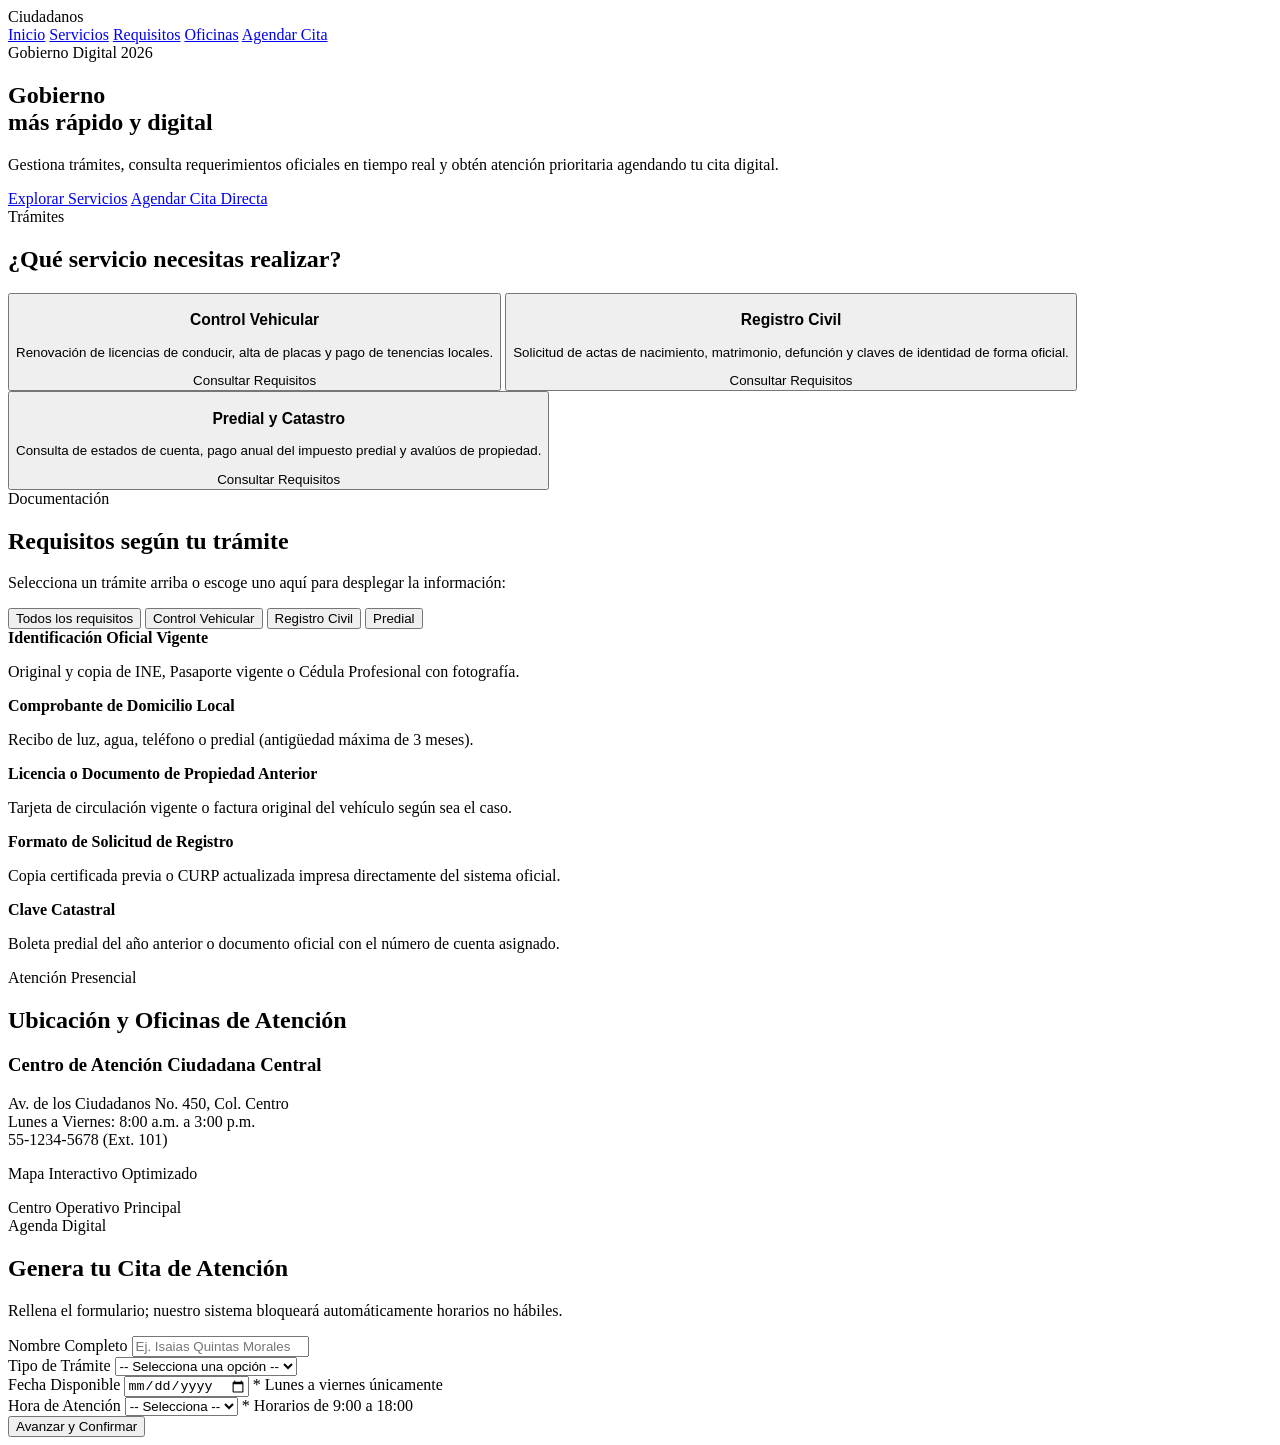
==== index.html @ 091c2699 "Refactor index.html structure and content" ====
<!DOCTYPE html>
<html lang="es">
<head>
  <meta charset="UTF-8">
  <meta name="viewport" content="width=device-width, initial-scale=1.0">
  <title>Portal de Servicios Ciudadanos</title>
  <link rel="stylesheet" href="https://cloudflare.com">
  <script src="script.js" defer></script>
</head>
<body>

  <!-- 🏷️ ENCABEZADO Y NAVEGACIÓN -->
  <header class="header" id="mainHeader">
    <div class="header-container">
      <div class="logo">
        <i class="fa-solid fa-landmark"></i> 
        <span>Ciudadanos</span>
      </div>
      <nav class="nav" aria-label="Navegación principal">
        <a href="#inicio">Inicio</a>
        <a href="#servicios">Servicios</a>
        <a href="#requisitos">Requisitos</a>
        <a href="#ubicacion">Oficinas</a>
        <a href="#contacto" class="btn-nav">Agendar Cita</a>
      </nav>
    </div>
  </header>

  <!-- CONTENEDOR PRINCIPAL SEMÁNTICO -->
  <main>
    
    <!-- 🏠 PORTADA PRINCIPAL (HERO) -->
    <section id="inicio" class="hero">
      <div class="hero-content">
        <span class="badge">Gobierno Digital 2026</span>
        <h1>Gobierno <br><span class="gradient-text">más rápido y digital</span></h1>
        <p>Gestiona trámites, consulta requerimientos oficiales en tiempo real y obtén atención prioritaria agendando tu cita digital.</p>
        <div class="hero-buttons">
          <a href="#servicios" class="btn-primary">Explorar Servicios</a>
          <a href="#contacto" class="btn-secondary">Agendar Cita Directa</a>
        </div>
      </div>
    </section>

    <!-- 🛠️ SECCIÓN: SERVICIOS -->
    <section id="servicios" class="section bg-light">
      <span class="section-tag">Trámites</span>
      <h2 class="section-title">¿Qué servicio necesitas realizar?</h2>
      <div class="grid-container">
        
        <button class="card" onclick="seleccionarTramite('vehicular')" type="button" aria-label="Consultar requisitos para Control Vehicular">
          <div class="card-icon icon-blue"><i class="fa-solid fa-car"></i></div>
          <h3>Control Vehicular</h3>
          <p>Renovación de licencias de conducir, alta de placas y pago de tenencias locales.</p>
          <span class="card-link">Consultar Requisitos <i class="fa-solid fa-arrow-right"></i></span>
        </button>

        <button class="card" onclick="seleccionarTramite('civil')" type="button" aria-label="Consultar requisitos para Registro Civil">
          <div class="card-icon icon-purple"><i class="fa-solid fa-id-card"></i></div>
          <h3>Registro Civil</h3>
          <p>Solicitud de actas de nacimiento, matrimonio, defunción y claves de identidad de forma oficial.</p>
          <span class="card-link">Consultar Requisitos <i class="fa-solid fa-arrow-right"></i></span>
        </button>

        <button class="card" onclick="seleccionarTramite('predial')" type="button" aria-label="Consultar requisitos para Predial y Catastro">
          <div class="card-icon icon-green"><i class="fa-solid fa-house-chimney"></i></div>
          <h3>Predial y Catastro</h3>
          <p>Consulta de estados de cuenta, pago anual del impuesto predial y avalúos de propiedad.</p>
          <span class="card-link">Consultar Requisitos <i class="fa-solid fa-arrow-right"></i></span>
        </button>

      </div>
    </section>

    <!-- 📋 SECCIÓN: REQUISITOS DINÁMICOS -->
    <section id="requisitos" class="section">
      <span class="section-tag">Documentación</span>
      <h2 class="section-title">Requisitos según tu trámite</h2>
      <p class="section-subtitle">Selecciona un trámite arriba o escoge uno aquí para desplegar la información:</p>
      
      <div class="filter-container">
        <button class="btn-filter active" onclick="filtrarRequisitos('todos', this)">Todos los requisitos</button>
        <button class="btn-filter" onclick="filtrarRequisitos('vehicular', this)">Control Vehicular</button>
        <button class="btn-filter" onclick="filtrarRequisitos('civil', this)">Registro Civil</button>
        <button class="btn-filter" onclick="filtrarRequisitos('predial', this)">Predial</button>
      </div>

      <div class="requisitos-list" id="listaRequisitos">
        <div class="req-item" data-category="vehicular civil predial">
          <div class="req-icon"><i class="fa-solid fa-passport"></i></div>
          <div>
            <strong>Identificación Oficial Vigente</strong>
            <p>Original y copia de INE, Pasaporte vigente o Cédula Profesional con fotografía.</p>
          </div>
        </div>
        <div class="req-item" data-category="vehicular civil predial">
          <div class="req-icon"><i class="fa-solid fa-map-location-dot"></i></div>
          <div>
            <strong>Comprobante de Domicilio Local</strong>
            <p>Recibo de luz, agua, teléfono o predial (antigüedad máxima de 3 meses).</p>
          </div>
        </div>
        <div class="req-item" data-category="vehicular">
          <div class="req-icon"><i class="fa-solid fa-id-badge"></i></div>
          <div>
            <strong>Licencia o Documento de Propiedad Anterior</strong>
            <p>Tarjeta de circulación vigente o factura original del vehículo según sea el caso.</p>
          </div>
        </div>
        <div class="req-item" data-category="civil">
          <div class="req-icon"><i class="fa-solid fa-users"></i></div>
          <div>
            <strong>Formato de Solicitud de Registro</strong>
            <p>Copia certificada previa o CURP actualizada impresa directamente del sistema oficial.</p>
          </div>
        </div>
        <div class="req-item" data-category="predial">
          <div class="req-icon"><i class="fa-solid fa-file-invoice-dollar"></i></div>
          <div>
            <strong>Clave Catastral</strong>
            <p>Boleta predial del año anterior o documento oficial con el número de cuenta asignado.</p>
          </div>
        </div>
      </div>
    </section>

    <!-- 📍 SECCIÓN: UBICACIÓN -->
    <section id="ubicacion" class="section bg-light">
      <span class="section-tag">Atención Presencial</span>
      <h2 class="section-title">Ubicación y Oficinas de Atención</h2>
      <div class="grid-container geo-grid">
        <div class="office-info-card">
          <h3>Centro de Atención Ciudadana Central</h3>
          <div class="info-link"><i class="fa-solid fa-location-dot"></i> Av. de los Ciudadanos No. 450, Col. Centro</div>
          <div class="info-link"><i class="fa-solid fa-clock"></i> Lunes a Viernes: 8:00 a.m. a 3:00 p.m.</div>
          <div class="info-link"><i class="fa-solid fa-phone"></i> 55-1234-5678 (Ext. 101)</div>
        </div>
        <div class="office-map-container">
          <div class="glass-map">
            <i class="fa-solid fa-map-marked-alt map-pulse"></i>
            <p>Mapa Interactivo Optimizado</p>
            <span class="map-coordinates">Centro Operativo Principal</span>
          </div>
        </div>
      </div>
    </section>

    <!-- 📅 SECCIÓN: CONTACTO O CITAS -->
    <section id="contacto" class="section">
      <span class="section-tag">Agenda Digital</span>
      <h2 class="section-title">Genera tu Cita de Atención</h2>
      <p class="section-subtitle">Rellena el formulario; nuestro sistema bloqueará automáticamente horarios no hábiles.</p>
      
      <form class="appointment-form" id="formCitas">
        <div class="form-group">
          <label for="nombre"><i class="fa-solid fa-user"></i> Nombre Completo</label>
          <input type="text" id="nombre" required placeholder="Ej. Isaias Quintas Morales">
        </div>
        
        <div class="form-group">
          <label for="tramite"><i class="fa-solid fa-list-check"></i> Tipo de Trámite</label>
          <select id="tramite" required>
            <option value="" disabled selected>-- Selecciona una opción --</option>
            <option value="vehicular">Control Vehicular</option>
            <option value="civil">Registro Civil</option>
            <option value="predial">Predial y Catastro</option>
          </select>
        </div>
        
        <div class="form-row">
          <div class="form-group">
            <label for="fecha"><i class="fa-solid fa-calendar-days"></i> Fecha Disponible</label>
            <input type="date" id="fecha" required>
            <span class="input-tip">* Lunes a viernes únicamente</span>
            <!-- Alerta integrada para errores de fecha -->
            <div id="error-fecha" class="error-message" style="display: none; color: #d32f2f; font-size: 0.85rem; margin-top: 5px;">
              <i class="fa-solid fa-triangle-exclamation"></i> Los fines de semana no están operativos.
            </div>
          </div>
          
          <div class="form-group">
            <label for="hora"><i class="fa-solid fa-clock"></i> Hora de Atención</label>
            <!-- Limpieza completa del select. Se rellenará dinámicamente mediante JS -->
            <select id="hora" required>
              <option value="" disabled selected>-- Selecciona --</option>
            </select>
            <span class="input-tip">* Horarios de 9:00 a 18:00</span>
          </div>
        </div>
        
        <button type="submit" class="btn-submit">Avanzar y Confirmar <i class="fa-solid fa-circle-check"></i></button>
      </form>

      <!-- Ticket de cita confirmada -->
      <div id="ticketCita" class="ticket hidden" style="display: none;">
        <div class="ticket-header">
          <h3><i class="fa-solid fa-circle-check"></i> Cita Confirmada Exitosamente</h3>
        </div>
        <div class="ticket-body">
          <p><strong>Titular:</strong> <span id="ticketNombre"></span></p>
        </div>
      </div>
    </section>
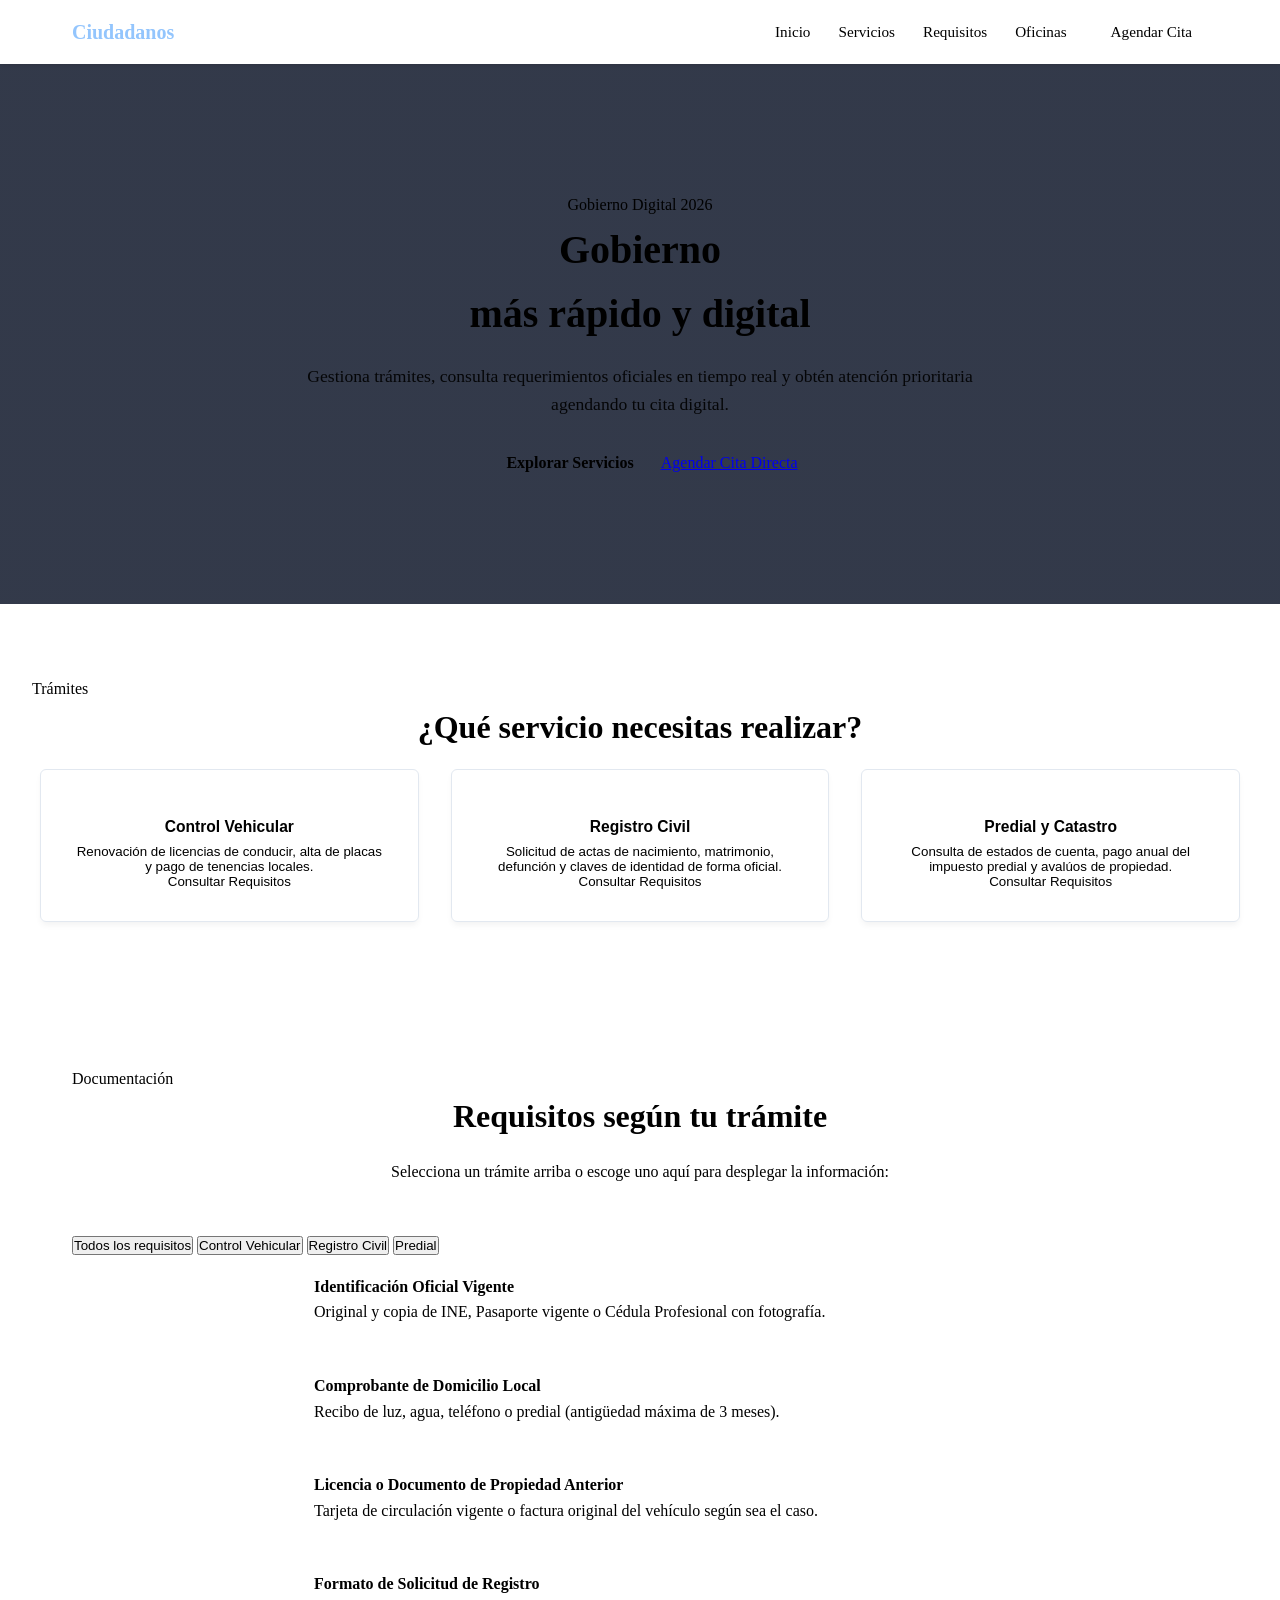
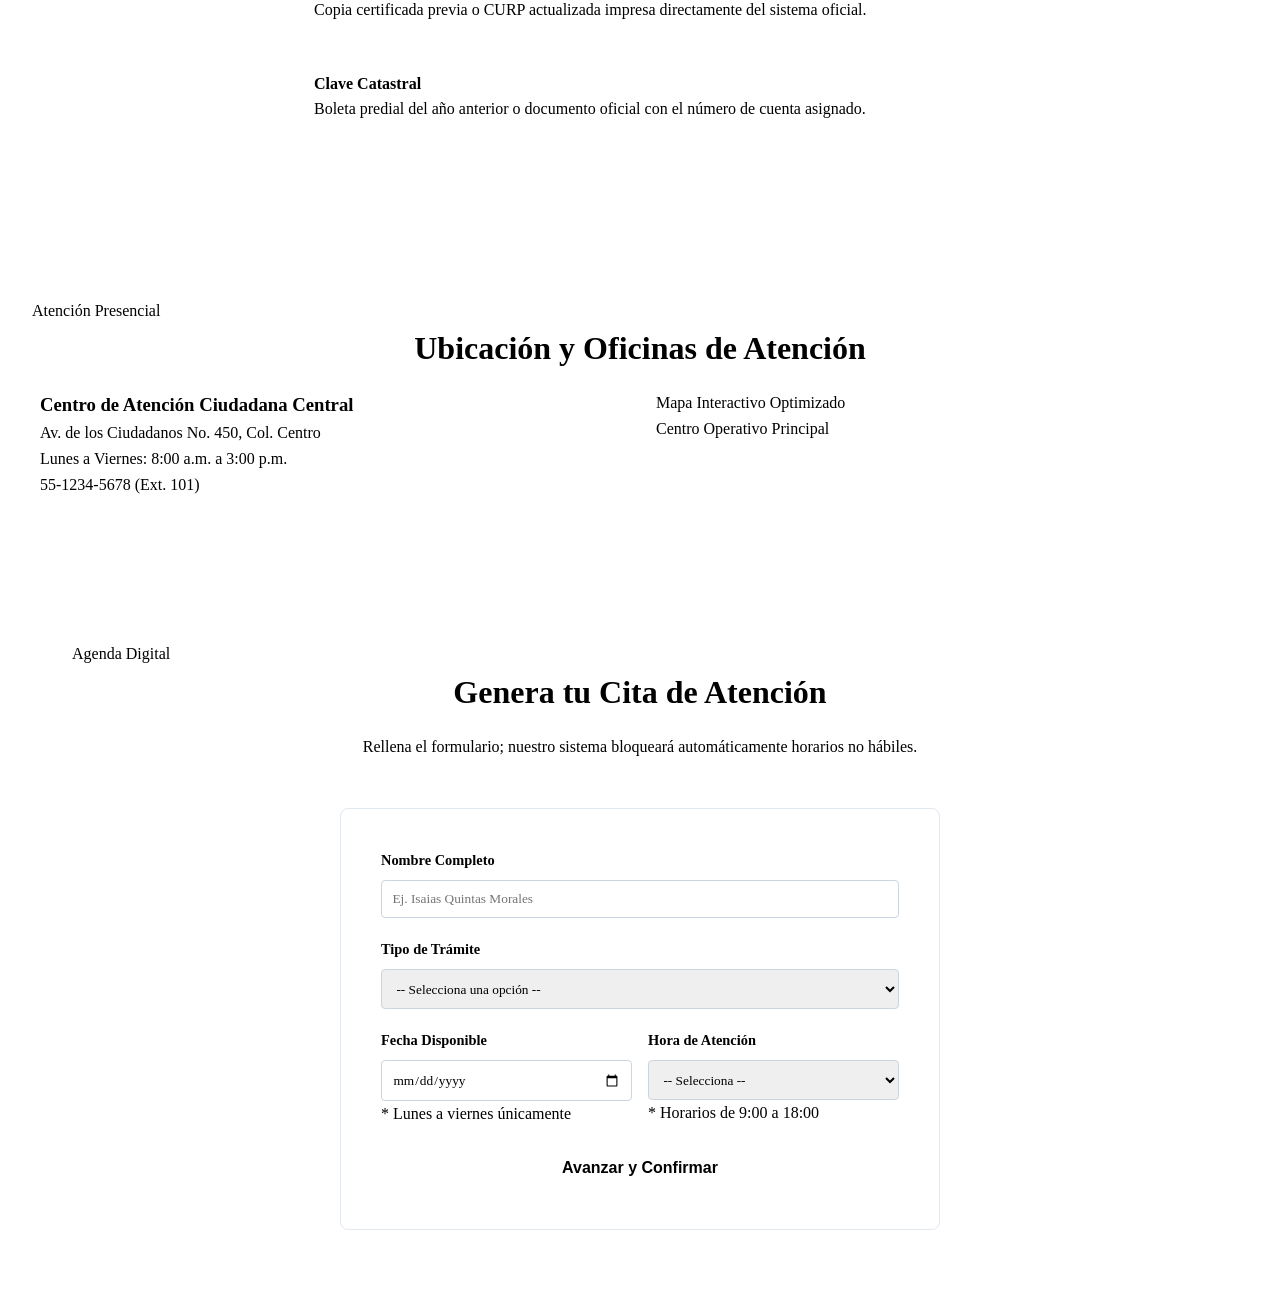
==== commit cb735c6f: "Update index.html" ====
--- a/index.html
+++ b/index.html
@@ -4,6 +4,7 @@
   <meta charset="UTF-8">
   <meta name="viewport" content="width=device-width, initial-scale=1.0">
   <title>Portal de Servicios Ciudadanos</title>
+    <link rel="stylesheet" href="style.css">
   <link rel="stylesheet" href="https://cloudflare.com">
   <script src="script.js" defer></script>
 </head>
--- a/style.css
+++ b/style.css
@@ -0,0 +1,284 @@
+     root {
+    --primary-color: #0f172a;    /* Azul medianoche (Gubernamental/Serio) */
+    --accent-color: #2563eb;     /* Azul brillante (Botones y enlaces) */
+    --text-color: #334155;       /* Gris oscuro (Lectura cómoda) */
+    --bg-light: #f8fafc;         /* Fondo gris claro alternante */
+    --white: #ffffff;
+    --font-family: 'Segoe UI', Tahoma, Geneva, Verdana, sans-serif;
+}
+
+/* 🧱 ESTILOS GENERALES RESET */
+* {
+    margin: 0;
+    padding: 0;
+    box-sizing: border-box;
+}
+
+html {
+    scroll-behavior: smooth;
+    font-family: var(--font-family);
+    color: var(--text-color);
+    line-height: 1.6;
+}
+
+/* 🏷️ ENCABEZADO Y NAVEGACIÓN RECTILÍNEA */
+.header {
+    background-color: var(--primary-color);
+    position: sticky;
+    top: 0;
+    z-index: 1000;
+    box-shadow: 0 2px 4px rgba(0,0,0,0.1);
+}
+
+.header-container {
+    max-width: 1200px;
+    margin: 0 auto;
+    display: flex;
+    justify-content: space-between;
+    align-items: center;
+    padding: 1rem 2rem;
+}
+
+.logo {
+    color: var(--white);
+    font-size: 1.25rem;
+    font-weight: bold;
+}
+
+.logo span {
+    color: #93c5fd;
+}
+
+.nav a {
+    color: var(--white);
+    text-decoration: none;
+    margin-left: 1.5rem;
+    font-size: 0.95rem;
+    transition: color 0.3s;
+    dissplay::flex;
+    justify content: space-between;
+}
+
+.nav a:hover {
+    color: #93c5fd;
+}
+
+.nav .btn-nav {
+    background-color: var(--accent-color);
+    padding: 0.5rem 1rem;
+    border-radius: 4px;
+}
+
+.nav .btn-nav:hover {
+    background-color: #1d4ed8;
+    color: var(--white);
+}
+
+/* 🏠 SECCIÓN HERO (PORTADA PRINCIPAL) */
+.hero {
+    background: linear-gradient(rgba(15, 23, 42, 0.85), rgba(15, 23, 42, 0.85)), 
+                url('https://unsplash.com') no-repeat center center/cover;
+    height: 60vh;
+    display: flex;
+    justify-content: center;
+    align-items: center;
+    text-align: center;
+    color: var(--white);
+    padding: 0 2rem;
+}
+
+.hero-content h1 {
+    font-size: 2.5rem;
+    margin-bottom: 1rem;
+}
+
+.hero-content p {
+    font-size: 1.1rem;
+    max-width: 700px;
+    margin: 0 auto 2rem auto;
+    opacity: 0.9;
+}
+
+.btn-primary {
+    background-color: var(--accent-color);
+    color: var(--white);
+    text-decoration: none;
+    padding: 0.75rem 1.5rem;
+    border-radius: 4px;
+    font-weight: bold;
+    transition: background 0.3s;
+}
+
+.btn-primary:hover {
+    background-color: #1d4ed8;
+}
+
+/* 🧱 SECCIONES COMUNES */
+.section {
+    padding: 4.5rem 2rem;
+    max-width: 1200px;
+    margin: 0 auto;
+}
+
+.bg-light {
+    background-color: var(--bg-light);
+    max-width: 100%;
+}
+
+.section-title {
+    text-align: center;
+    font-size: 2rem;
+    color: var(--primary-color);
+    margin-bottom: 1rem;
+}
+
+.section-subtitle {
+    text-align: center;
+    margin-bottom: 3rem;
+}
+
+/* 🎛️ DISEÑO EN REJILLA (GRID RESPONSIVO AUTOMÁTICO) */
+.grid-container {
+    display: grid;
+    grid-template-columns: repeat(auto-fit, minmax(300px, 1fr));
+    border-radius: 6px;
+    gap: 2rem;
+    max-width: 1200px;
+    margin: 0 auto;
+}
+
+/* 🃏 TARJETAS DE SERVICIOS */
+.card {
+    background-color: var(--white);
+    padding: 2rem;
+    border-radius: 6px;
+    box-shadow: 0 4px 6px -1px rgba(0,0,0,0.05);
+    border: 1px solid #e2e8f0;
+}
+
+.card-icon {
+    font-size: 2rem;
+    margin-bottom: 1rem;
+}
+
+.card h3 {
+    margin-bottom: 0.5rem;
+    color: var(--primary-color);
+}
+
+/* 📋 ELEMENTOS DE REQUISITOS */
+.requisitos-list {
+    max-width: 700px;
+    margin: 0 auto;
+}
+
+.req-item {
+    background-color: var(--bg-light);
+    padding: 1rem 1.5rem;
+    margin-bottom: 1rem;
+    border-left: 4px solid var(--accent-color);
+    border-radius: 0 4px 4px 0;
+}
+
+/* 🗺️ MAPA SIMULADO */
+.map-placeholder {
+    background-color: #cbd5e1;
+    height: 250px;
+    display: flex;
+    justify-content: center;
+    align-items: center;
+    border-radius: 6px;
+    font-weight: bold;
+}
+
+/* 📅 FORMULARIO DE CITAS */
+.appointment-form {
+    max-width: 600px;
+    margin: 0 auto;
+    background-color: var(--bg-light);
+    padding: 2.5rem;
+    border-radius: 8px;
+    border: 1px solid #e2e8f0;
+}
+
+.form-group {
+    margin-bottom: 1.25rem;
+}
+
+.form-row {
+    display: flex;
+    gap: 1rem;
+}
+
+.form-row .form-group {
+    flex: 1;
+}
+
+label {
+    display: block;
+    margin-bottom: 0.5rem;
+    font-weight: 600;
+    font-size: 0.9rem;
+}
+
+input, select {
+    width: 100%;
+    padding: 0.65rem;
+    border: 1px solid #cbd5e1;
+    border-radius: 4px;
+    font-family: var(--font-family);
+}
+
+input:focus, select:focus {
+    outline: none;
+    border-color: var(--accent-color);
+    box-shadow: 0 0 0 3px rgba(37, 99, 235, 0.15);
+}
+
+.btn-submit {
+    width: 100%;
+    background-color: var(--accent-color);
+    color: var(--white);
+    border: none;
+    padding: 0.75rem;
+    border-radius: 4px;
+    font-size: 1rem;
+    font-weight: bold;
+    cursor: pointer;
+    transition: background 0.3s;
+}
+
+.btn-submit:hover {
+    background-color: #1d4ed8;
+}
+
+/* 👤 PIE DE PÁGINA */
+.footer {
+    background-color: var(--primary-color);
+    color: #94a3b8;
+    text-align: center;
+    padding: 2rem;
+    font-size: 0.85rem;
+    margin-top: 4rem;
+}
+
+/* 📱 ADAPTABILIDAD (MEDIA QUERIES PARA MÓVILES) */
+@media (max-width: 768px) {
+    .header-container {
+        flex-direction: column;
+        gap: 1rem;
+    }
+    
+    .nav a {
+        margin: 0 0.5rem;
+    }
+    
+    .hero-content h1 {
+        font-size: 1.8rem;
+    }
+    
+    .form-row {
+        flex-direction: column;
+        gap: 0;
+    }
+}
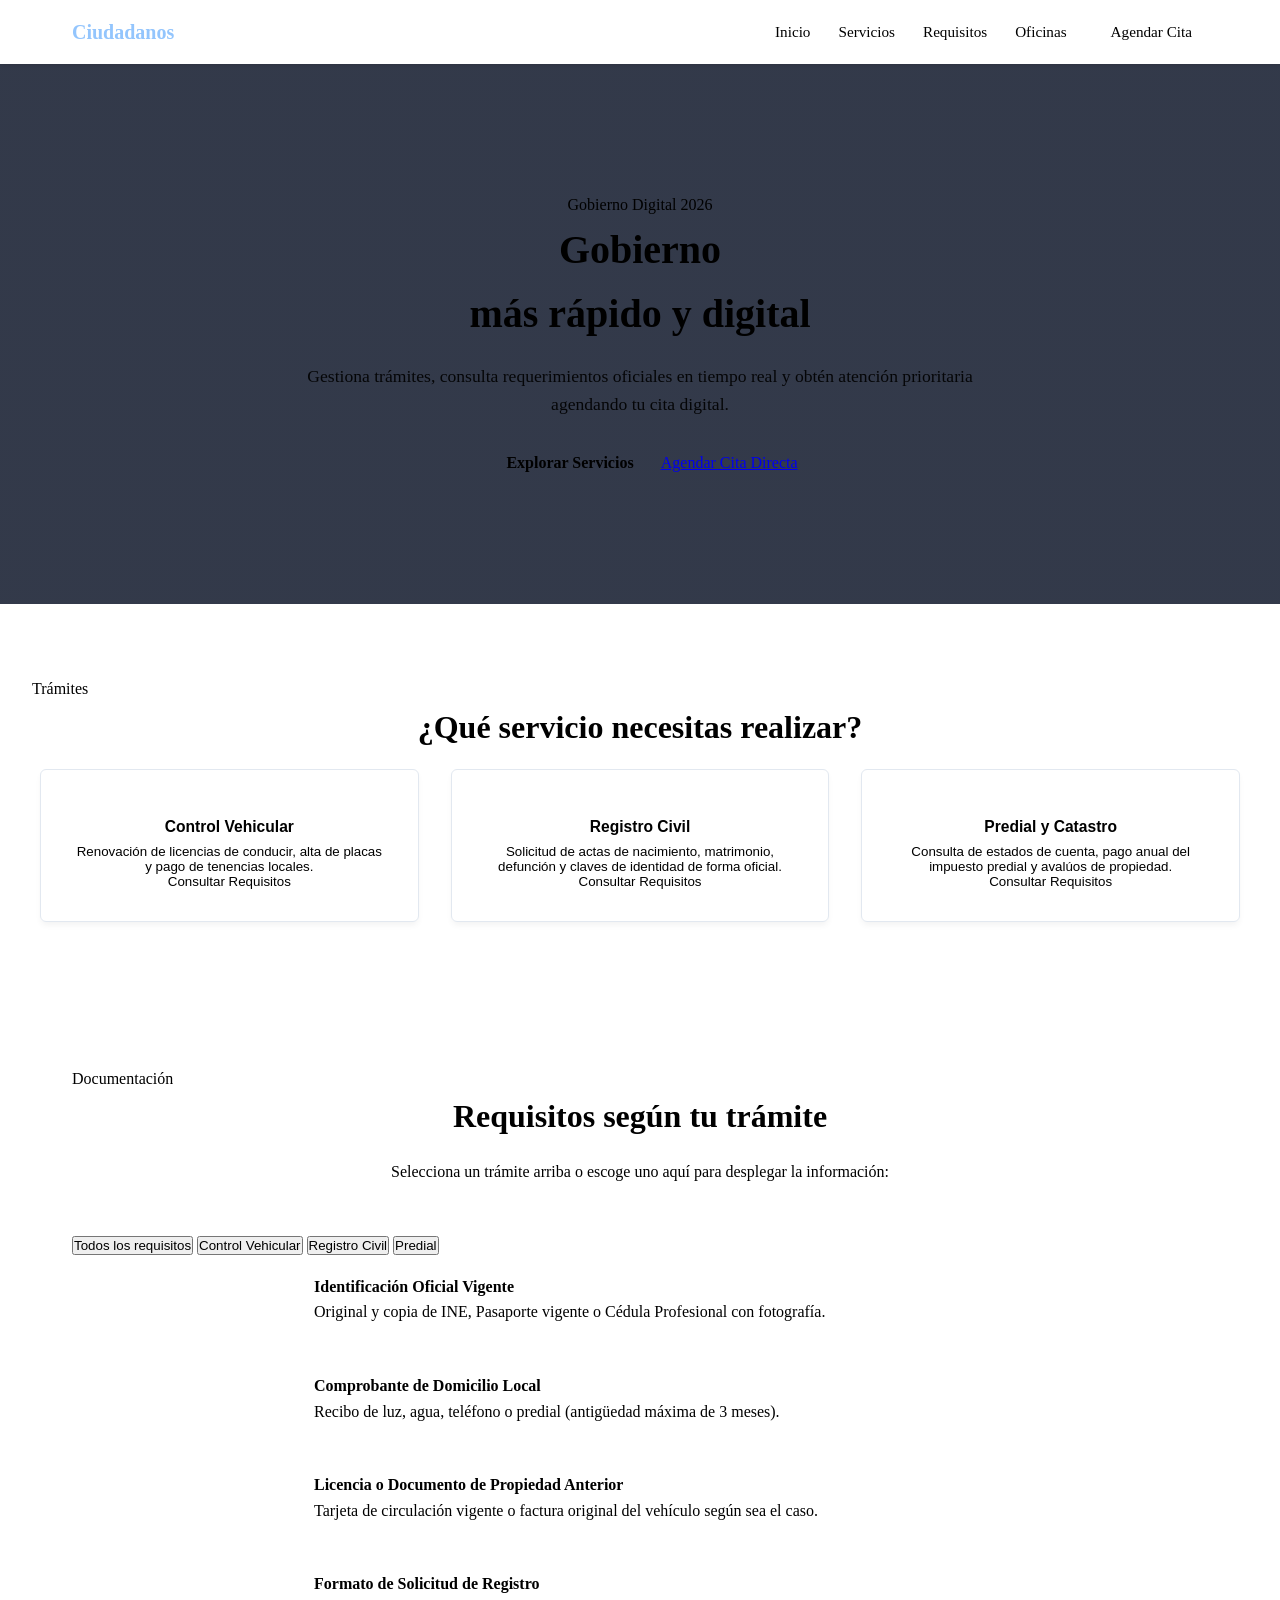
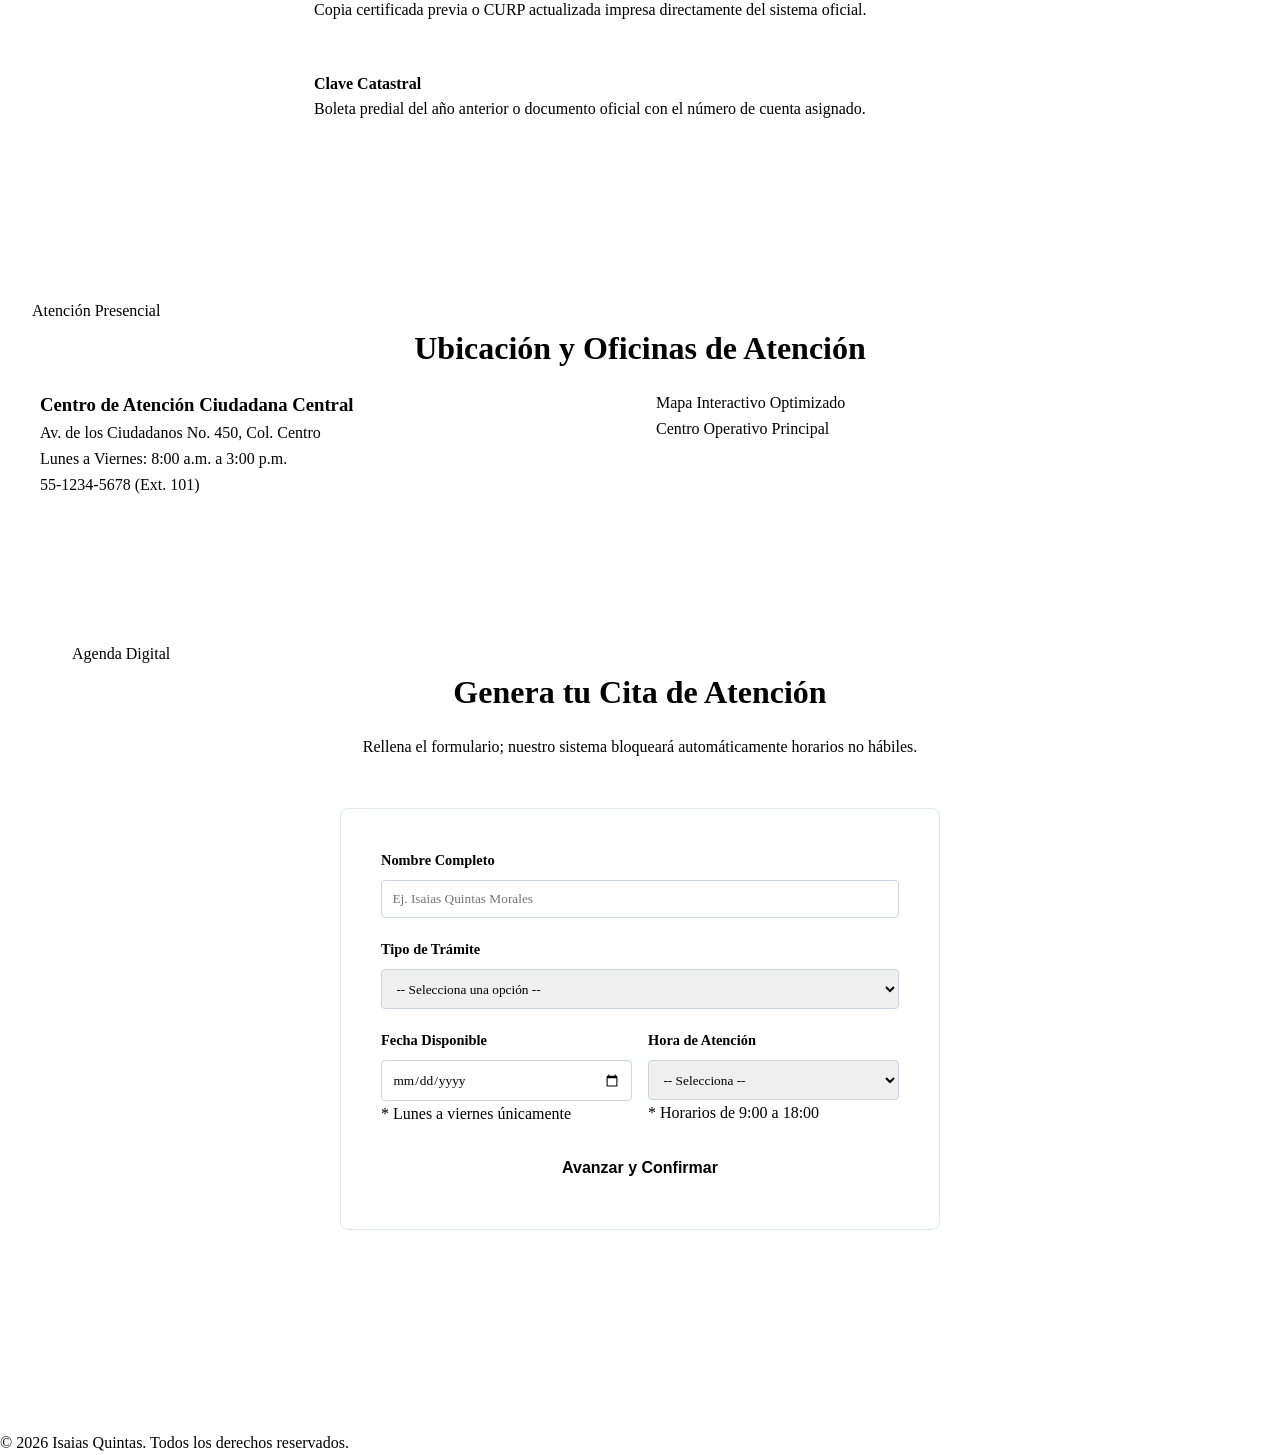
==== commit 2b84a5b3: "Update index.html" ====
--- a/index.html
+++ b/index.html
@@ -4,8 +4,7 @@
   <meta charset="UTF-8">
   <meta name="viewport" content="width=device-width, initial-scale=1.0">
   <title>Portal de Servicios Ciudadanos</title>
-    <link rel="stylesheet" href="style.css">
-  <link rel="stylesheet" href="https://cloudflare.com">
+  <link rel="stylesheet" href="style.css">
   <script src="script.js" defer></script>
 </head>
 <body>
@@ -202,3 +201,19 @@
         </div>
       </div>
     </section>
+<footer class="footer">
+</footer>
+    <div class="footer-container">
+      <p>&copy; 2026 Isaias Quintas. Todos los derechos reservados.</p>
+      <div class="social-links">
+        <a href="#" aria-label="Facebook"><i class="fa-brands fa-facebook-f"></i></a>
+        <a href="#" aria-label="Twitter"><i class="fa-brands fa-twitter"></i></a>
+        <a href="#" aria-label="Instagram"><i class="fa-brands fa-instagram"></i></a>
+        <a href="#" aria-label="LinkedIn"><i class="fa-brands fa-linkedin-in"></i></a>
+      </div>
+    </div>
+</footer>    
+  </main>
+
+</body>
+</html>
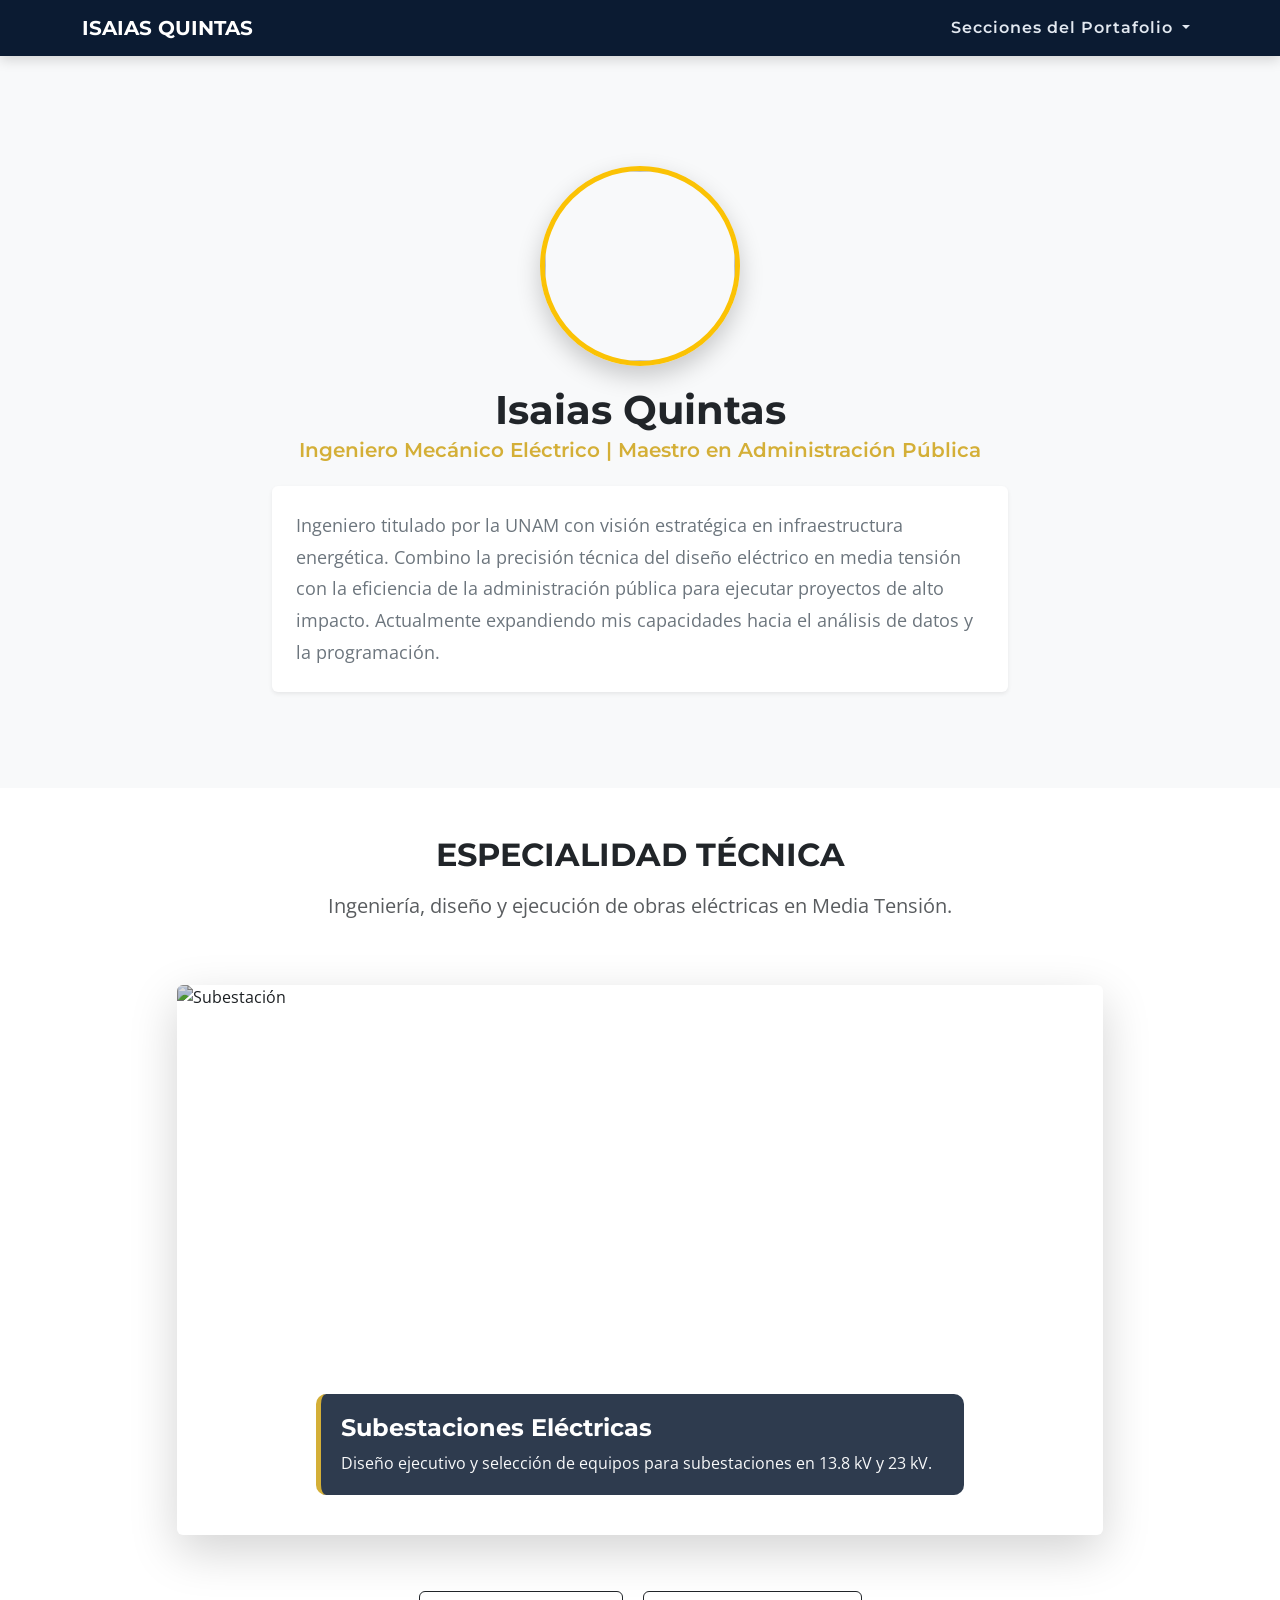
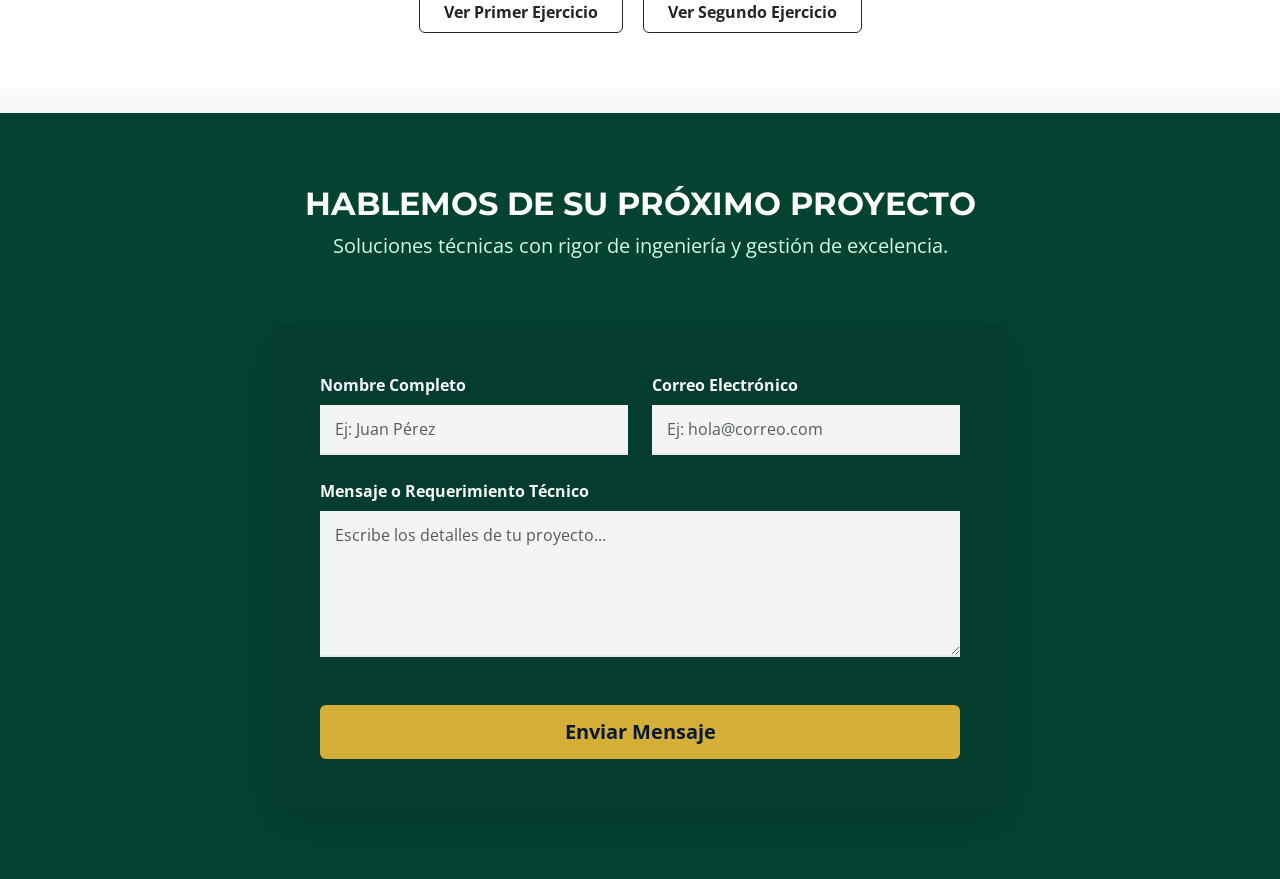
==== commit 61c4eb41: "Create index.html" ====
--- a/index.html
+++ b/index.html
@@ -1,219 +1,278 @@
-<!DOCTYPE html>
-<html lang="es">
-<head>
-  <meta charset="UTF-8">
-  <meta name="viewport" content="width=device-width, initial-scale=1.0">
-  <title>Portal de Servicios Ciudadanos</title>
-  <link rel="stylesheet" href="style.css">
-  <script src="script.js" defer></script>
-</head>
-<body>
-
-  <!-- 🏷️ ENCABEZADO Y NAVEGACIÓN -->
-  <header class="header" id="mainHeader">
-    <div class="header-container">
-      <div class="logo">
-        <i class="fa-solid fa-landmark"></i> 
-        <span>Ciudadanos</span>
-      </div>
-      <nav class="nav" aria-label="Navegación principal">
-        <a href="#inicio">Inicio</a>
-        <a href="#servicios">Servicios</a>
-        <a href="#requisitos">Requisitos</a>
-        <a href="#ubicacion">Oficinas</a>
-        <a href="#contacto" class="btn-nav">Agendar Cita</a>
-      </nav>
-    </div>
-  </header>
-
-  <!-- CONTENEDOR PRINCIPAL SEMÁNTICO -->
-  <main>
-    
-    <!-- 🏠 PORTADA PRINCIPAL (HERO) -->
-    <section id="inicio" class="hero">
-      <div class="hero-content">
-        <span class="badge">Gobierno Digital 2026</span>
-        <h1>Gobierno <br><span class="gradient-text">más rápido y digital</span></h1>
-        <p>Gestiona trámites, consulta requerimientos oficiales en tiempo real y obtén atención prioritaria agendando tu cita digital.</p>
-        <div class="hero-buttons">
-          <a href="#servicios" class="btn-primary">Explorar Servicios</a>
-          <a href="#contacto" class="btn-secondary">Agendar Cita Directa</a>
-        </div>
-      </div>
-    </section>
-
-    <!-- 🛠️ SECCIÓN: SERVICIOS -->
-    <section id="servicios" class="section bg-light">
-      <span class="section-tag">Trámites</span>
-      <h2 class="section-title">¿Qué servicio necesitas realizar?</h2>
-      <div class="grid-container">
-        
-        <button class="card" onclick="seleccionarTramite('vehicular')" type="button" aria-label="Consultar requisitos para Control Vehicular">
-          <div class="card-icon icon-blue"><i class="fa-solid fa-car"></i></div>
-          <h3>Control Vehicular</h3>
-          <p>Renovación de licencias de conducir, alta de placas y pago de tenencias locales.</p>
-          <span class="card-link">Consultar Requisitos <i class="fa-solid fa-arrow-right"></i></span>
-        </button>
-
-        <button class="card" onclick="seleccionarTramite('civil')" type="button" aria-label="Consultar requisitos para Registro Civil">
-          <div class="card-icon icon-purple"><i class="fa-solid fa-id-card"></i></div>
-          <h3>Registro Civil</h3>
-          <p>Solicitud de actas de nacimiento, matrimonio, defunción y claves de identidad de forma oficial.</p>
-          <span class="card-link">Consultar Requisitos <i class="fa-solid fa-arrow-right"></i></span>
-        </button>
-
-        <button class="card" onclick="seleccionarTramite('predial')" type="button" aria-label="Consultar requisitos para Predial y Catastro">
-          <div class="card-icon icon-green"><i class="fa-solid fa-house-chimney"></i></div>
-          <h3>Predial y Catastro</h3>
-          <p>Consulta de estados de cuenta, pago anual del impuesto predial y avalúos de propiedad.</p>
-          <span class="card-link">Consultar Requisitos <i class="fa-solid fa-arrow-right"></i></span>
-        </button>
-
-      </div>
-    </section>
-
-    <!-- 📋 SECCIÓN: REQUISITOS DINÁMICOS -->
-    <section id="requisitos" class="section">
-      <span class="section-tag">Documentación</span>
-      <h2 class="section-title">Requisitos según tu trámite</h2>
-      <p class="section-subtitle">Selecciona un trámite arriba o escoge uno aquí para desplegar la información:</p>
-      
-      <div class="filter-container">
-        <button class="btn-filter active" onclick="filtrarRequisitos('todos', this)">Todos los requisitos</button>
-        <button class="btn-filter" onclick="filtrarRequisitos('vehicular', this)">Control Vehicular</button>
-        <button class="btn-filter" onclick="filtrarRequisitos('civil', this)">Registro Civil</button>
-        <button class="btn-filter" onclick="filtrarRequisitos('predial', this)">Predial</button>
-      </div>
-
-      <div class="requisitos-list" id="listaRequisitos">
-        <div class="req-item" data-category="vehicular civil predial">
-          <div class="req-icon"><i class="fa-solid fa-passport"></i></div>
-          <div>
-            <strong>Identificación Oficial Vigente</strong>
-            <p>Original y copia de INE, Pasaporte vigente o Cédula Profesional con fotografía.</p>
-          </div>
-        </div>
-        <div class="req-item" data-category="vehicular civil predial">
-          <div class="req-icon"><i class="fa-solid fa-map-location-dot"></i></div>
-          <div>
-            <strong>Comprobante de Domicilio Local</strong>
-            <p>Recibo de luz, agua, teléfono o predial (antigüedad máxima de 3 meses).</p>
-          </div>
-        </div>
-        <div class="req-item" data-category="vehicular">
-          <div class="req-icon"><i class="fa-solid fa-id-badge"></i></div>
-          <div>
-            <strong>Licencia o Documento de Propiedad Anterior</strong>
-            <p>Tarjeta de circulación vigente o factura original del vehículo según sea el caso.</p>
-          </div>
-        </div>
-        <div class="req-item" data-category="civil">
-          <div class="req-icon"><i class="fa-solid fa-users"></i></div>
-          <div>
-            <strong>Formato de Solicitud de Registro</strong>
-            <p>Copia certificada previa o CURP actualizada impresa directamente del sistema oficial.</p>
-          </div>
-        </div>
-        <div class="req-item" data-category="predial">
-          <div class="req-icon"><i class="fa-solid fa-file-invoice-dollar"></i></div>
-          <div>
-            <strong>Clave Catastral</strong>
-            <p>Boleta predial del año anterior o documento oficial con el número de cuenta asignado.</p>
-          </div>
-        </div>
-      </div>
-    </section>
-
-    <!-- 📍 SECCIÓN: UBICACIÓN -->
-    <section id="ubicacion" class="section bg-light">
-      <span class="section-tag">Atención Presencial</span>
-      <h2 class="section-title">Ubicación y Oficinas de Atención</h2>
-      <div class="grid-container geo-grid">
-        <div class="office-info-card">
-          <h3>Centro de Atención Ciudadana Central</h3>
-          <div class="info-link"><i class="fa-solid fa-location-dot"></i> Av. de los Ciudadanos No. 450, Col. Centro</div>
-          <div class="info-link"><i class="fa-solid fa-clock"></i> Lunes a Viernes: 8:00 a.m. a 3:00 p.m.</div>
-          <div class="info-link"><i class="fa-solid fa-phone"></i> 55-1234-5678 (Ext. 101)</div>
-        </div>
-        <div class="office-map-container">
-          <div class="glass-map">
-            <i class="fa-solid fa-map-marked-alt map-pulse"></i>
-            <p>Mapa Interactivo Optimizado</p>
-            <span class="map-coordinates">Centro Operativo Principal</span>
-          </div>
-        </div>
-      </div>
-    </section>
-
-    <!-- 📅 SECCIÓN: CONTACTO O CITAS -->
-    <section id="contacto" class="section">
-      <span class="section-tag">Agenda Digital</span>
-      <h2 class="section-title">Genera tu Cita de Atención</h2>
-      <p class="section-subtitle">Rellena el formulario; nuestro sistema bloqueará automáticamente horarios no hábiles.</p>
-      
-      <form class="appointment-form" id="formCitas">
-        <div class="form-group">
-          <label for="nombre"><i class="fa-solid fa-user"></i> Nombre Completo</label>
-          <input type="text" id="nombre" required placeholder="Ej. Isaias Quintas Morales">
-        </div>
-        
-        <div class="form-group">
-          <label for="tramite"><i class="fa-solid fa-list-check"></i> Tipo de Trámite</label>
-          <select id="tramite" required>
-            <option value="" disabled selected>-- Selecciona una opción --</option>
-            <option value="vehicular">Control Vehicular</option>
-            <option value="civil">Registro Civil</option>
-            <option value="predial">Predial y Catastro</option>
-          </select>
-        </div>
-        
-        <div class="form-row">
-          <div class="form-group">
-            <label for="fecha"><i class="fa-solid fa-calendar-days"></i> Fecha Disponible</label>
-            <input type="date" id="fecha" required>
-            <span class="input-tip">* Lunes a viernes únicamente</span>
-            <!-- Alerta integrada para errores de fecha -->
-            <div id="error-fecha" class="error-message" style="display: none; color: #d32f2f; font-size: 0.85rem; margin-top: 5px;">
-              <i class="fa-solid fa-triangle-exclamation"></i> Los fines de semana no están operativos.
-            </div>
-          </div>
-          
-          <div class="form-group">
-            <label for="hora"><i class="fa-solid fa-clock"></i> Hora de Atención</label>
-            <!-- Limpieza completa del select. Se rellenará dinámicamente mediante JS -->
-            <select id="hora" required>
-              <option value="" disabled selected>-- Selecciona --</option>
-            </select>
-            <span class="input-tip">* Horarios de 9:00 a 18:00</span>
-          </div>
-        </div>
-        
-        <button type="submit" class="btn-submit">Avanzar y Confirmar <i class="fa-solid fa-circle-check"></i></button>
-      </form>
-
-      <!-- Ticket de cita confirmada -->
-      <div id="ticketCita" class="ticket hidden" style="display: none;">
-        <div class="ticket-header">
-          <h3><i class="fa-solid fa-circle-check"></i> Cita Confirmada Exitosamente</h3>
-        </div>
-        <div class="ticket-body">
-          <p><strong>Titular:</strong> <span id="ticketNombre"></span></p>
-        </div>
-      </div>
-    </section>
-<footer class="footer">
-</footer>
-    <div class="footer-container">
-      <p>&copy; 2026 Isaias Quintas. Todos los derechos reservados.</p>
-      <div class="social-links">
-        <a href="#" aria-label="Facebook"><i class="fa-brands fa-facebook-f"></i></a>
-        <a href="#" aria-label="Twitter"><i class="fa-brands fa-twitter"></i></a>
-        <a href="#" aria-label="Instagram"><i class="fa-brands fa-instagram"></i></a>
-        <a href="#" aria-label="LinkedIn"><i class="fa-brands fa-linkedin-in"></i></a>
-      </div>
-    </div>
-</footer>    
-  </main>
-
-</body>
-</html>
+<!DOCTYPE html>
+<html lang="es">
+<head>
+    <meta charset="UTF-8">
+    <meta name="viewport" content="width=device-width, initial-scale=1.0">
+    <title>Portafolio | Isaias Quintas</title>
+    
+    <link href="https://cdn.jsdelivr.net/npm/bootstrap@5.3.2/dist/css/bootstrap.min.css" rel="stylesheet">
+    
+    <link rel="preconnect" href="https://fonts.googleapis.com">
+    <link rel="preconnect" href="https://fonts.gstatic.com" crossorigin>
+    <link href="https://fonts.googleapis.com/css2?family=Montserrat:wght@400;600;700&family=Open+Sans:wght@300;400&display=swap" rel="stylesheet">
+    
+    <style>
+    
+        body {
+            font-family: 'Open Sans', sans-serif;
+            padding-top: 70px;
+            background-color: #f8f9fa;
+        }
+        h1, h2, h3, .navbar-brand, .nav-link {
+            font-family: 'Montserrat', sans-serif;
+        }
+        
+        .navbar {
+            background-color: #0b1b32 !important;
+            box-shadow: 0 4px 12px rgba(0,0,0,0.15);
+        }
+        .navbar-dark .navbar-nav .nav-link {
+            color: #e2e8f0;
+            letter-spacing: 1px;
+        }
+        
+        .profile-img-container {
+            width: 200px;
+            height: 200px;
+            object-fit: cover;
+            margin: 0 auto 20px auto;
+            border-radius: 50%;
+            overflow: hidden;
+            border: 5px solid #fbc204;
+            box-shadow: 0 10px 25px rgba(0,0,0,0.2);
+            image-rendering: auto
+            -webkit-fontsmoothing: antialiased;
+        }
+        .profile-img-container img {
+            width: 100%;
+            height: 100%;
+            object-fit: cover;
+            object-position: top;
+        }
+
+        .carousel-item img {
+            height: 550px;
+            object-fit: cover;
+            filter: brightness(0.85);
+        }
+        .carousel-caption {
+            background: rgba(10, 25, 47, 0.85);
+            border-radius: 10px;
+            padding: 20px;
+            bottom: 40px;
+            border-left: 5px solid #D4AF37;
+        }
+        #contacto {
+            background-color: #044332;
+            color: #ffffff;
+        }
+        #contacto .text-muted {
+            color: #d1fae5 !important;
+        }
+        .form-control {
+            border: none;
+            border-bottom: 2px solid #e5e7eb;
+            border-radius: 0;
+            background-color: rgba(255,255,255,0.95);
+            padding: 12px 15px;
+        }
+        .form-control:focus {
+            box-shadow: none;
+            border-color: #D4AF37;
+        }
+        .btn-custom {
+            background-color: #D4AF37;
+            color: #0A192F;
+            font-weight: bold;
+            border: none;
+            padding: 12px 30px;
+            transition: all 0.3s ease;
+        }
+        .btn-custom:hover {
+            background-color: #fcd34d;
+            transform: translateY(-2px);
+        }
+
+        @media (max-width: 768px) {
+            .carousel-item img { height: 350px; }
+        }
+    </style>
+</head>
+<body>
+
+    <header>
+        <nav class="navbar navbar-expand-lg navbar-dark fixed-top">
+            <div class="container">
+                <a class="navbar-brand fw-bold text-uppercase" href="#">Isaias Quintas</a>
+                <button class="navbar-toggler" type="button" data-bs-toggle="collapse" data-bs-target="#navbarNav">
+                    <span class="navbar-toggler-icon"></span>
+                </button>
+                <div class="collapse navbar-collapse" id="navbarNav">
+                    <ul class="navbar-nav ms-auto fw-semibold">
+                        <li class="nav-item dropdown">
+                            <a class="nav-link dropdown-toggle" href="#" id="navbarDropdown" role="button" data-bs-toggle="dropdown" aria-expanded="false">
+                                Secciones del Portafolio
+                            </a>
+                            <ul class="dropdown-menu dropdown-menu-end shadow border-0" aria-labelledby="navbarDropdown">
+                                <li><a class="dropdown-item py-2" href="#sobre-mi">01. Sobre Mí</a></li>
+                                <li><a class="dropdown-item py-2" href="#proyectos">02. Proyectos y Especialidad</a></li>
+                                <li><hr class="dropdown-divider"></li>
+                                <li><a class="dropdown-item py-2 text-success fw-bold" href="#contacto">03. Contacto</a></li>
+                            </ul>
+                        </li>
+                    </ul>
+                </div>
+            </div>
+        </nav>
+    </header>
+
+    <main>
+
+        <section id="sobre-mi" class="py-5">
+            <div class="container py-5">
+                <div class="row justify-content-center">
+                    <div class="col-12 col-md-10 col-lg-8 text-center">
+                        
+                        <div class="profile-img-container">
+                            <img src="albafica.png" alt="">
+                        </div>
+                        
+                        <h1 class="fw-bold text-dark mb-1" style="font-size: 2.5rem;">Isaias Quintas</h1>
+                        <h2 class="h5 mb-4" style="color: #D4AF37; font-weight: 600;">Ingeniero Mecánico Eléctrico | Maestro en Administración Pública</h2>
+                        
+                        <div class="card shadow-sm border-0 p-4 bg-white mt-4 text-start">
+                            <p class="card-text text-secondary" style="font-size: 1.1rem; line-height: 1.8;">
+                                Ingeniero titulado por la UNAM con visión estratégica en infraestructura energética. Combino la precisión técnica del diseño eléctrico en media tensión con la eficiencia de la administración pública para ejecutar proyectos de alto impacto. Actualmente expandiendo mis capacidades hacia el análisis de datos y la programación.
+                            </p>
+                        </div>
+                    </div>
+                </div>
+            </div>
+        </section>
+
+        <section id="proyectos" class="py-5 bg-white">
+            <div class="container">
+                <div class="row mb-5">
+                    <div class="col-12 text-center">
+                        <h2 class="fw-bold text-dark text-uppercase mb-3">Especialidad Técnica</h2>
+                        <p class="text-muted fs-5">Ingeniería, diseño y ejecución de obras eléctricas en Media Tensión.</p>
+                    </div>
+                </div>
+                
+                <div class="row justify-content-center">
+                    <div class="col-12 col-lg-10">
+                        <div id="carruselProyectos" class="carousel slide shadow-lg rounded overflow-hidden" data-bs-ride="carousel">
+                            
+                            <div class="carousel-indicators">
+                                <button type="button" data-bs-target="#carruselProyectos" data-bs-slide-to="0" class="active"></button>
+                                <button type="button" data-bs-target="#carruselProyectos" data-bs-slide-to="1"></button>
+                                <button type="button" data-bs-target="#carruselProyectos" data-bs-slide-to="2"></button>
+                                <button type="button" data-bs-target="#carruselProyectos" data-bs-slide-to="3"></button>
+                                <button type="button" data-bs-target="#carruselProyectos" data-bs-slide-to="4"></button>
+                                <button type="button" data-bs-target="#carruselProyectos" data-bs-slide-to="5"></button>
+                            </div>
+                            
+                            <div class="carousel-inner">
+                                <div class="carousel-item active">
+                                    <img src="https://picsum.photos/1000/600?random=1" class="d-block w-100" alt="Subestación">
+                                    <div class="carousel-caption d-none d-md-block text-start">
+                                        <h3 class="h4 fw-bold text-white">Subestaciones Eléctricas</h3>
+                                        <p class="mb-0 text-light">Diseño ejecutivo y selección de equipos para subestaciones en 13.8 kV y 23 kV.</p>
+                                    </div>
+                                </div>
+                                <div class="carousel-item">
+                                    <img src="https://picsum.photos/1000/600?random=2" class="d-block w-100" alt="Redes de Distribución">
+                                    <div class="carousel-caption d-none d-md-block text-start">
+                                        <h3 class="h4 fw-bold text-white">Redes de Distribución Aérea</h3>
+                                        <p class="mb-0 text-light">Tendido de conductores de potencia y estructuras normalizadas para complejos urbanos.</p>
+                                    </div>
+                                </div>
+                                <div class="carousel-item">
+                                    <img src="https://picsum.photos/1000/600?random=3" class="d-block w-100" alt="Coordinación de Protecciones">
+                                    <div class="carousel-caption d-none d-md-block text-start">
+                                        <h3 class="h4 fw-bold text-white">Coordinación de Protecciones</h3>
+                                        <p class="mb-0 text-light">Análisis de cortocircuito y calibración de relevadores para la continuidad del suministro.</p>
+                                    </div>
+                                </div>
+                                <div class="carousel-item">
+                                    <img src="https://picsum.photos/1000/600?random=4" class="d-block w-100" alt="Sistemas Subterráneos">
+                                    <div class="carousel-caption d-none d-md-block text-start">
+                                        <h3 class="h4 fw-bold text-white">Sistemas Subterráneos</h3>
+                                        <p class="mb-0 text-light">Ingeniería de bancos de ductos, transiciones y pruebas de aislamiento.</p>
+                                    </div>
+                                </div>
+                                <div class="carousel-item">
+                                    <img src="https://picsum.photos/1000/600?random=5" class="d-block w-100" alt="Transformadores">
+                                    <div class="carousel-caption d-none d-md-block text-start">
+                                        <h3 class="h4 fw-bold text-white">Transformadores de Potencia</h3>
+                                        <p class="mb-0 text-light">Gestión, instalación y puesta en marcha de transformadores tipo pedestal y subestación.</p>
+                                    </div>
+                                </div>
+                                <div class="carousel-item">
+                                    <img src="https://picsum.photos/1000/600?random=6" class="d-block w-100" alt="Análisis de Datos">
+                                    <div class="carousel-caption d-none d-md-block text-start">
+                                        <h3 class="h4 fw-bold text-white">Análisis de Datos Energéticos</h3>
+                                        <p class="mb-0 text-light">Procesamiento de información técnica y auditorías energéticas para optimización de consumo.</p>
+                                    </div>
+                                </div>
+                            </div>
+                            
+                            <button class="carousel-control-prev" type="button" data-bs-target="#carruselProyectos" data-bs-slide="prev">
+                                <span class="carousel-control-prev-icon" aria-hidden="true"></span>
+                                <span class="visually-hidden">Anterior</span>
+                            </button>
+                            <button class="carousel-control-next" type="button" data-bs-target="#carruselProyectos" data-bs-slide="next">
+                                <span class="carousel-control-next-icon" aria-hidden="true"></span>
+                                <span class="visually-hidden">Siguiente</span>
+                            </button>
+                        </div>
+                        
+                        <div class="text-center mt-5">
+                            <a href="index2.html" class="btn btn-outline-dark m-2 px-4 py-2 fw-bold">Ver Primer Ejercicio</a>
+                            <a href="index1.html" class="btn btn-outline-dark m-2 px-4 py-2 fw-bold">Ver Segundo Ejercicio</a>
+                        </div>
+                    </div>
+                </div>
+            </div>
+        </section>
+
+        <section id="contacto" class="py-5 mt-4">
+            <div class="container py-4">
+                <div class="row mb-5">
+                    <div class="col-12 text-center">
+                        <h2 class="fw-bold text-uppercase">Hablemos de su próximo proyecto</h2>
+                        <p class="text-muted fs-5">Soluciones técnicas con rigor de ingeniería y gestión de excelencia.</p>
+                    </div>
+                </div>
+                <div class="row justify-content-center">
+                    <div class="col-12 col-md-10 col-lg-8">
+                        <form class="p-4 p-md-5 rounded shadow-lg" style="background-color: #043d2e;">
+                            <div class="row g-4">
+                                <div class="col-12 col-md-6">
+                                    <label for="inputNombre" class="form-label fw-bold text-light">Nombre Completo</label>
+                                    <input type="text" class="form-control" id="inputNombre" placeholder="Ej: Juan Pérez" required>
+                                </div>
+                                <div class="col-12 col-md-6">
+                                    <label for="inputEmail" class="form-label fw-bold text-light">Correo Electrónico</label>
+                                    <input type="email" class="form-control" id="inputEmail" placeholder="Ej: hola@correo.com" required>
+                                </div>
+                                <div class="col-12">
+                                    <label for="inputMensaje" class="form-label fw-bold text-light">Mensaje o Requerimiento Técnico</label>
+                                    <textarea class="form-control" id="inputMensaje" rows="5" placeholder="Escribe los detalles de tu proyecto..." required></textarea>
+                                </div>
+                                <div class="col-12 text-center mt-5">
+                                    <button type="submit" class="btn btn-custom w-100 fs-5">Enviar Mensaje</button>
+                                </div>
+                            </div>
+                        </form>
+                    </div>
+                </div>
+            </div>
+        </section>
+
+    </main>
+
+    <script src="https://cdn.jsdelivr.net/npm/bootstrap@5.3.2/dist/js/bootstrap.bundle.min.js"></script>
+
+</body>
+</html>
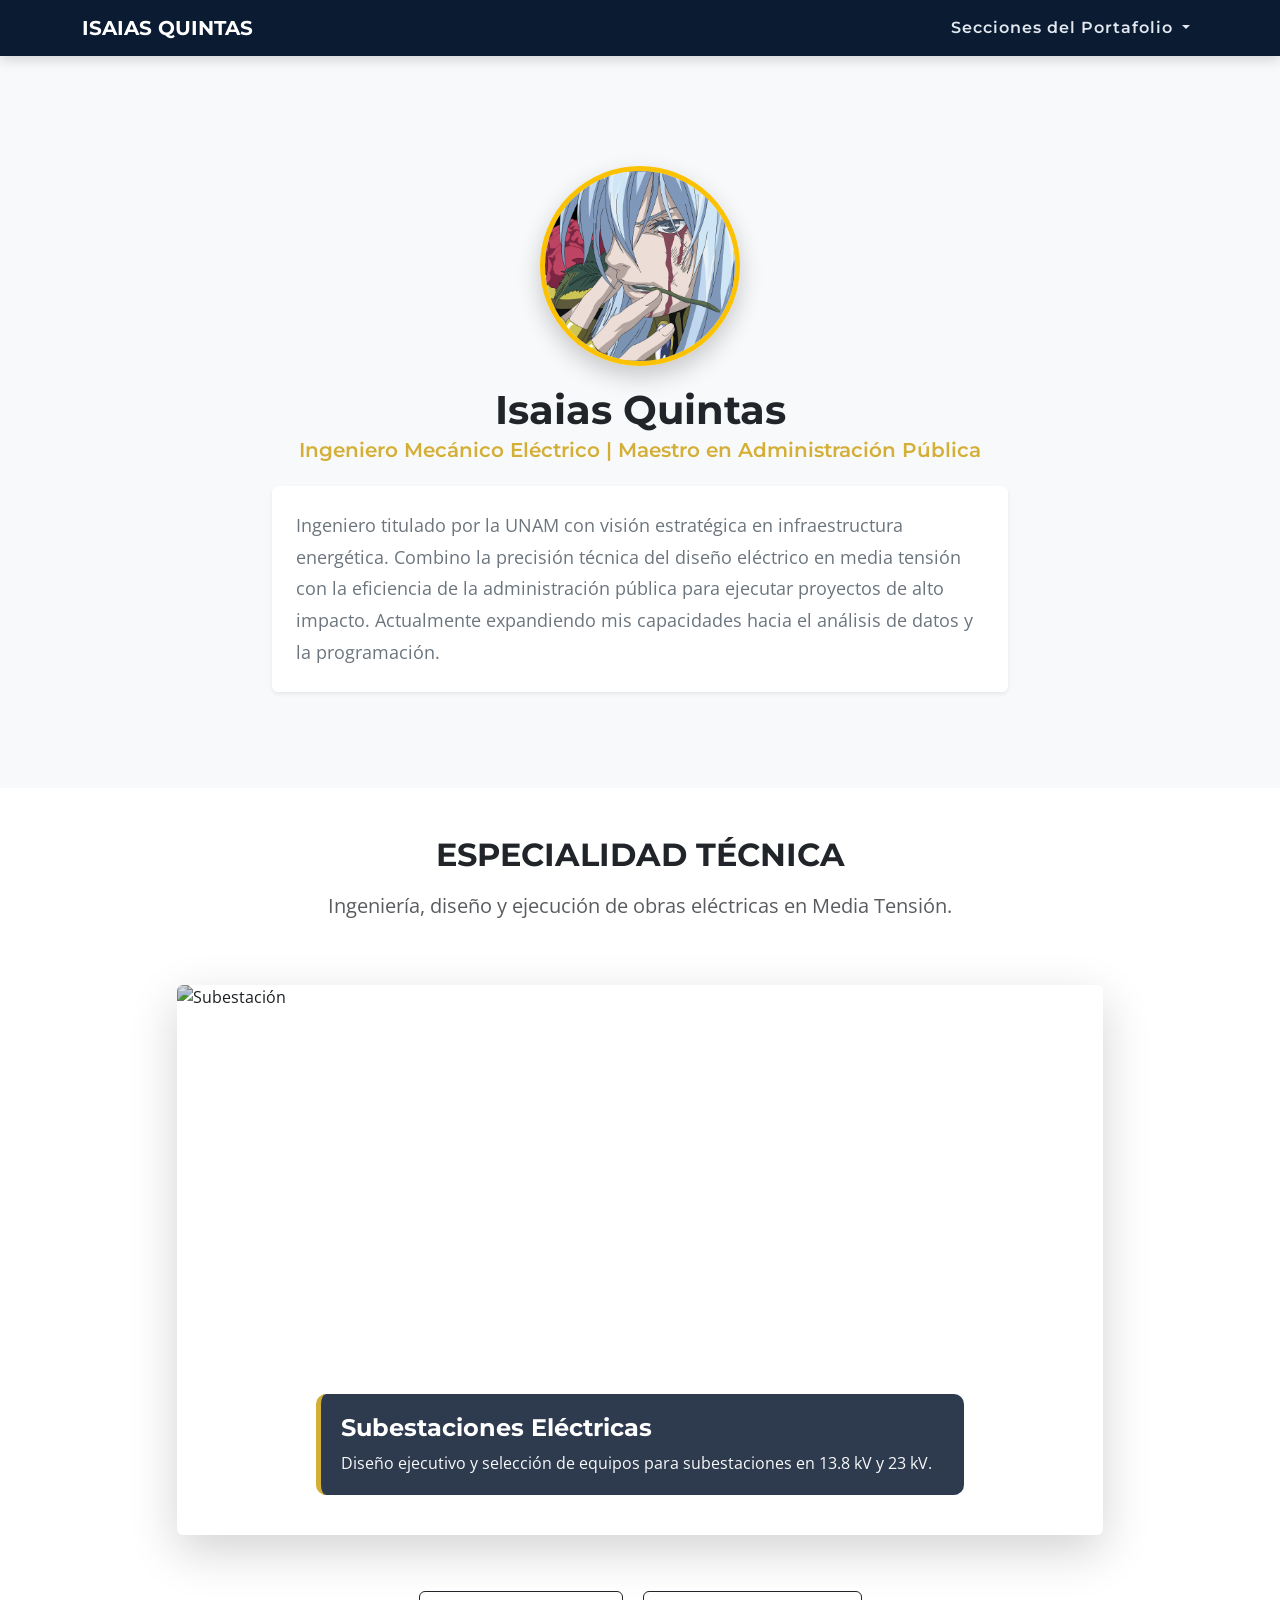
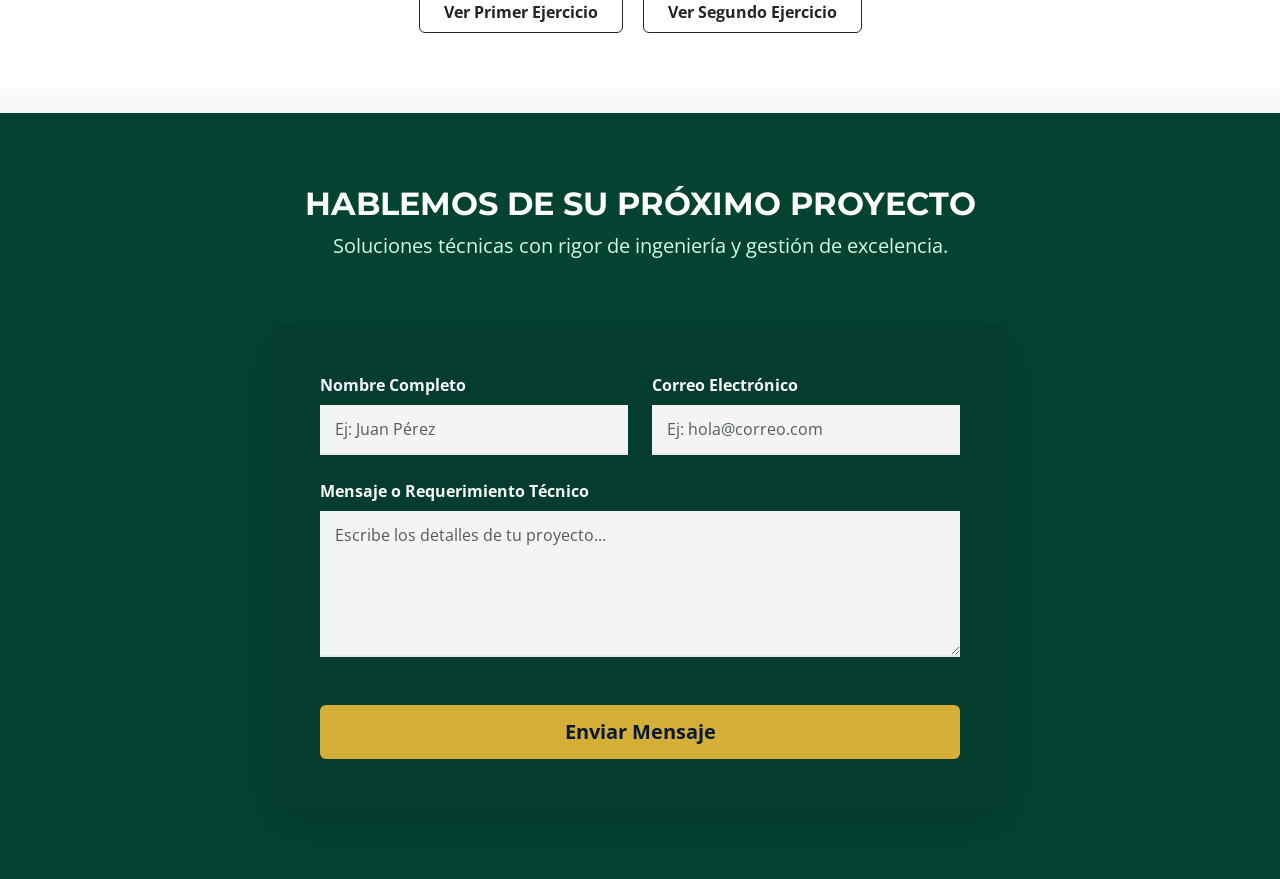
==== commit 77dccba4: "Add files via upload" ====
--- a/index.html
+++ b/index.html
@@ -1,278 +1,278 @@
-<!DOCTYPE html>
-<html lang="es">
-<head>
-    <meta charset="UTF-8">
-    <meta name="viewport" content="width=device-width, initial-scale=1.0">
-    <title>Portafolio | Isaias Quintas</title>
-    
-    <link href="https://cdn.jsdelivr.net/npm/bootstrap@5.3.2/dist/css/bootstrap.min.css" rel="stylesheet">
-    
-    <link rel="preconnect" href="https://fonts.googleapis.com">
-    <link rel="preconnect" href="https://fonts.gstatic.com" crossorigin>
-    <link href="https://fonts.googleapis.com/css2?family=Montserrat:wght@400;600;700&family=Open+Sans:wght@300;400&display=swap" rel="stylesheet">
-    
-    <style>
-    
-        body {
-            font-family: 'Open Sans', sans-serif;
-            padding-top: 70px;
-            background-color: #f8f9fa;
-        }
-        h1, h2, h3, .navbar-brand, .nav-link {
-            font-family: 'Montserrat', sans-serif;
-        }
-        
-        .navbar {
-            background-color: #0b1b32 !important;
-            box-shadow: 0 4px 12px rgba(0,0,0,0.15);
-        }
-        .navbar-dark .navbar-nav .nav-link {
-            color: #e2e8f0;
-            letter-spacing: 1px;
-        }
-        
-        .profile-img-container {
-            width: 200px;
-            height: 200px;
-            object-fit: cover;
-            margin: 0 auto 20px auto;
-            border-radius: 50%;
-            overflow: hidden;
-            border: 5px solid #fbc204;
-            box-shadow: 0 10px 25px rgba(0,0,0,0.2);
-            image-rendering: auto
-            -webkit-fontsmoothing: antialiased;
-        }
-        .profile-img-container img {
-            width: 100%;
-            height: 100%;
-            object-fit: cover;
-            object-position: top;
-        }
-
-        .carousel-item img {
-            height: 550px;
-            object-fit: cover;
-            filter: brightness(0.85);
-        }
-        .carousel-caption {
-            background: rgba(10, 25, 47, 0.85);
-            border-radius: 10px;
-            padding: 20px;
-            bottom: 40px;
-            border-left: 5px solid #D4AF37;
-        }
-        #contacto {
-            background-color: #044332;
-            color: #ffffff;
-        }
-        #contacto .text-muted {
-            color: #d1fae5 !important;
-        }
-        .form-control {
-            border: none;
-            border-bottom: 2px solid #e5e7eb;
-            border-radius: 0;
-            background-color: rgba(255,255,255,0.95);
-            padding: 12px 15px;
-        }
-        .form-control:focus {
-            box-shadow: none;
-            border-color: #D4AF37;
-        }
-        .btn-custom {
-            background-color: #D4AF37;
-            color: #0A192F;
-            font-weight: bold;
-            border: none;
-            padding: 12px 30px;
-            transition: all 0.3s ease;
-        }
-        .btn-custom:hover {
-            background-color: #fcd34d;
-            transform: translateY(-2px);
-        }
-
-        @media (max-width: 768px) {
-            .carousel-item img { height: 350px; }
-        }
-    </style>
-</head>
-<body>
-
-    <header>
-        <nav class="navbar navbar-expand-lg navbar-dark fixed-top">
-            <div class="container">
-                <a class="navbar-brand fw-bold text-uppercase" href="#">Isaias Quintas</a>
-                <button class="navbar-toggler" type="button" data-bs-toggle="collapse" data-bs-target="#navbarNav">
-                    <span class="navbar-toggler-icon"></span>
-                </button>
-                <div class="collapse navbar-collapse" id="navbarNav">
-                    <ul class="navbar-nav ms-auto fw-semibold">
-                        <li class="nav-item dropdown">
-                            <a class="nav-link dropdown-toggle" href="#" id="navbarDropdown" role="button" data-bs-toggle="dropdown" aria-expanded="false">
-                                Secciones del Portafolio
-                            </a>
-                            <ul class="dropdown-menu dropdown-menu-end shadow border-0" aria-labelledby="navbarDropdown">
-                                <li><a class="dropdown-item py-2" href="#sobre-mi">01. Sobre Mí</a></li>
-                                <li><a class="dropdown-item py-2" href="#proyectos">02. Proyectos y Especialidad</a></li>
-                                <li><hr class="dropdown-divider"></li>
-                                <li><a class="dropdown-item py-2 text-success fw-bold" href="#contacto">03. Contacto</a></li>
-                            </ul>
-                        </li>
-                    </ul>
-                </div>
-            </div>
-        </nav>
-    </header>
-
-    <main>
-
-        <section id="sobre-mi" class="py-5">
-            <div class="container py-5">
-                <div class="row justify-content-center">
-                    <div class="col-12 col-md-10 col-lg-8 text-center">
-                        
-                        <div class="profile-img-container">
-                            <img src="albafica.png" alt="">
-                        </div>
-                        
-                        <h1 class="fw-bold text-dark mb-1" style="font-size: 2.5rem;">Isaias Quintas</h1>
-                        <h2 class="h5 mb-4" style="color: #D4AF37; font-weight: 600;">Ingeniero Mecánico Eléctrico | Maestro en Administración Pública</h2>
-                        
-                        <div class="card shadow-sm border-0 p-4 bg-white mt-4 text-start">
-                            <p class="card-text text-secondary" style="font-size: 1.1rem; line-height: 1.8;">
-                                Ingeniero titulado por la UNAM con visión estratégica en infraestructura energética. Combino la precisión técnica del diseño eléctrico en media tensión con la eficiencia de la administración pública para ejecutar proyectos de alto impacto. Actualmente expandiendo mis capacidades hacia el análisis de datos y la programación.
-                            </p>
-                        </div>
-                    </div>
-                </div>
-            </div>
-        </section>
-
-        <section id="proyectos" class="py-5 bg-white">
-            <div class="container">
-                <div class="row mb-5">
-                    <div class="col-12 text-center">
-                        <h2 class="fw-bold text-dark text-uppercase mb-3">Especialidad Técnica</h2>
-                        <p class="text-muted fs-5">Ingeniería, diseño y ejecución de obras eléctricas en Media Tensión.</p>
-                    </div>
-                </div>
-                
-                <div class="row justify-content-center">
-                    <div class="col-12 col-lg-10">
-                        <div id="carruselProyectos" class="carousel slide shadow-lg rounded overflow-hidden" data-bs-ride="carousel">
-                            
-                            <div class="carousel-indicators">
-                                <button type="button" data-bs-target="#carruselProyectos" data-bs-slide-to="0" class="active"></button>
-                                <button type="button" data-bs-target="#carruselProyectos" data-bs-slide-to="1"></button>
-                                <button type="button" data-bs-target="#carruselProyectos" data-bs-slide-to="2"></button>
-                                <button type="button" data-bs-target="#carruselProyectos" data-bs-slide-to="3"></button>
-                                <button type="button" data-bs-target="#carruselProyectos" data-bs-slide-to="4"></button>
-                                <button type="button" data-bs-target="#carruselProyectos" data-bs-slide-to="5"></button>
-                            </div>
-                            
-                            <div class="carousel-inner">
-                                <div class="carousel-item active">
-                                    <img src="https://picsum.photos/1000/600?random=1" class="d-block w-100" alt="Subestación">
-                                    <div class="carousel-caption d-none d-md-block text-start">
-                                        <h3 class="h4 fw-bold text-white">Subestaciones Eléctricas</h3>
-                                        <p class="mb-0 text-light">Diseño ejecutivo y selección de equipos para subestaciones en 13.8 kV y 23 kV.</p>
-                                    </div>
-                                </div>
-                                <div class="carousel-item">
-                                    <img src="https://picsum.photos/1000/600?random=2" class="d-block w-100" alt="Redes de Distribución">
-                                    <div class="carousel-caption d-none d-md-block text-start">
-                                        <h3 class="h4 fw-bold text-white">Redes de Distribución Aérea</h3>
-                                        <p class="mb-0 text-light">Tendido de conductores de potencia y estructuras normalizadas para complejos urbanos.</p>
-                                    </div>
-                                </div>
-                                <div class="carousel-item">
-                                    <img src="https://picsum.photos/1000/600?random=3" class="d-block w-100" alt="Coordinación de Protecciones">
-                                    <div class="carousel-caption d-none d-md-block text-start">
-                                        <h3 class="h4 fw-bold text-white">Coordinación de Protecciones</h3>
-                                        <p class="mb-0 text-light">Análisis de cortocircuito y calibración de relevadores para la continuidad del suministro.</p>
-                                    </div>
-                                </div>
-                                <div class="carousel-item">
-                                    <img src="https://picsum.photos/1000/600?random=4" class="d-block w-100" alt="Sistemas Subterráneos">
-                                    <div class="carousel-caption d-none d-md-block text-start">
-                                        <h3 class="h4 fw-bold text-white">Sistemas Subterráneos</h3>
-                                        <p class="mb-0 text-light">Ingeniería de bancos de ductos, transiciones y pruebas de aislamiento.</p>
-                                    </div>
-                                </div>
-                                <div class="carousel-item">
-                                    <img src="https://picsum.photos/1000/600?random=5" class="d-block w-100" alt="Transformadores">
-                                    <div class="carousel-caption d-none d-md-block text-start">
-                                        <h3 class="h4 fw-bold text-white">Transformadores de Potencia</h3>
-                                        <p class="mb-0 text-light">Gestión, instalación y puesta en marcha de transformadores tipo pedestal y subestación.</p>
-                                    </div>
-                                </div>
-                                <div class="carousel-item">
-                                    <img src="https://picsum.photos/1000/600?random=6" class="d-block w-100" alt="Análisis de Datos">
-                                    <div class="carousel-caption d-none d-md-block text-start">
-                                        <h3 class="h4 fw-bold text-white">Análisis de Datos Energéticos</h3>
-                                        <p class="mb-0 text-light">Procesamiento de información técnica y auditorías energéticas para optimización de consumo.</p>
-                                    </div>
-                                </div>
-                            </div>
-                            
-                            <button class="carousel-control-prev" type="button" data-bs-target="#carruselProyectos" data-bs-slide="prev">
-                                <span class="carousel-control-prev-icon" aria-hidden="true"></span>
-                                <span class="visually-hidden">Anterior</span>
-                            </button>
-                            <button class="carousel-control-next" type="button" data-bs-target="#carruselProyectos" data-bs-slide="next">
-                                <span class="carousel-control-next-icon" aria-hidden="true"></span>
-                                <span class="visually-hidden">Siguiente</span>
-                            </button>
-                        </div>
-                        
-                        <div class="text-center mt-5">
-                            <a href="index2.html" class="btn btn-outline-dark m-2 px-4 py-2 fw-bold">Ver Primer Ejercicio</a>
-                            <a href="index1.html" class="btn btn-outline-dark m-2 px-4 py-2 fw-bold">Ver Segundo Ejercicio</a>
-                        </div>
-                    </div>
-                </div>
-            </div>
-        </section>
-
-        <section id="contacto" class="py-5 mt-4">
-            <div class="container py-4">
-                <div class="row mb-5">
-                    <div class="col-12 text-center">
-                        <h2 class="fw-bold text-uppercase">Hablemos de su próximo proyecto</h2>
-                        <p class="text-muted fs-5">Soluciones técnicas con rigor de ingeniería y gestión de excelencia.</p>
-                    </div>
-                </div>
-                <div class="row justify-content-center">
-                    <div class="col-12 col-md-10 col-lg-8">
-                        <form class="p-4 p-md-5 rounded shadow-lg" style="background-color: #043d2e;">
-                            <div class="row g-4">
-                                <div class="col-12 col-md-6">
-                                    <label for="inputNombre" class="form-label fw-bold text-light">Nombre Completo</label>
-                                    <input type="text" class="form-control" id="inputNombre" placeholder="Ej: Juan Pérez" required>
-                                </div>
-                                <div class="col-12 col-md-6">
-                                    <label for="inputEmail" class="form-label fw-bold text-light">Correo Electrónico</label>
-                                    <input type="email" class="form-control" id="inputEmail" placeholder="Ej: hola@correo.com" required>
-                                </div>
-                                <div class="col-12">
-                                    <label for="inputMensaje" class="form-label fw-bold text-light">Mensaje o Requerimiento Técnico</label>
-                                    <textarea class="form-control" id="inputMensaje" rows="5" placeholder="Escribe los detalles de tu proyecto..." required></textarea>
-                                </div>
-                                <div class="col-12 text-center mt-5">
-                                    <button type="submit" class="btn btn-custom w-100 fs-5">Enviar Mensaje</button>
-                                </div>
-                            </div>
-                        </form>
-                    </div>
-                </div>
-            </div>
-        </section>
-
-    </main>
-
-    <script src="https://cdn.jsdelivr.net/npm/bootstrap@5.3.2/dist/js/bootstrap.bundle.min.js"></script>
-
-</body>
-</html>
+<!DOCTYPE html>
+<html lang="es">
+<head>
+    <meta charset="UTF-8">
+    <meta name="viewport" content="width=device-width, initial-scale=1.0">
+    <title>Portafolio | Isaias Quintas</title>
+    
+    <link href="https://cdn.jsdelivr.net/npm/bootstrap@5.3.2/dist/css/bootstrap.min.css" rel="stylesheet">
+    
+    <link rel="preconnect" href="https://fonts.googleapis.com">
+    <link rel="preconnect" href="https://fonts.gstatic.com" crossorigin>
+    <link href="https://fonts.googleapis.com/css2?family=Montserrat:wght@400;600;700&family=Open+Sans:wght@300;400&display=swap" rel="stylesheet">
+    
+    <style>
+    
+        body {
+            font-family: 'Open Sans', sans-serif;
+            padding-top: 70px;
+            background-color: #f8f9fa;
+        }
+        h1, h2, h3, .navbar-brand, .nav-link {
+            font-family: 'Montserrat', sans-serif;
+        }
+        
+        .navbar {
+            background-color: #0b1b32 !important;
+            box-shadow: 0 4px 12px rgba(0,0,0,0.15);
+        }
+        .navbar-dark .navbar-nav .nav-link {
+            color: #e2e8f0;
+            letter-spacing: 1px;
+        }
+        
+        .profile-img-container {
+            width: 200px;
+            height: 200px;
+            object-fit: cover;
+            margin: 0 auto 20px auto;
+            border-radius: 50%;
+            overflow: hidden;
+            border: 5px solid #fbc204;
+            box-shadow: 0 10px 25px rgba(0,0,0,0.2);
+            image-rendering: auto
+            -webkit-fontsmoothing: antialiased;
+        }
+        .profile-img-container img {
+            width: 100%;
+            height: 100%;
+            object-fit: cover;
+            object-position: top;
+        }
+
+        .carousel-item img {
+            height: 550px;
+            object-fit: cover;
+            filter: brightness(0.85);
+        }
+        .carousel-caption {
+            background: rgba(10, 25, 47, 0.85);
+            border-radius: 10px;
+            padding: 20px;
+            bottom: 40px;
+            border-left: 5px solid #D4AF37;
+        }
+        #contacto {
+            background-color: #044332;
+            color: #ffffff;
+        }
+        #contacto .text-muted {
+            color: #d1fae5 !important;
+        }
+        .form-control {
+            border: none;
+            border-bottom: 2px solid #e5e7eb;
+            border-radius: 0;
+            background-color: rgba(255,255,255,0.95);
+            padding: 12px 15px;
+        }
+        .form-control:focus {
+            box-shadow: none;
+            border-color: #D4AF37;
+        }
+        .btn-custom {
+            background-color: #D4AF37;
+            color: #0A192F;
+            font-weight: bold;
+            border: none;
+            padding: 12px 30px;
+            transition: all 0.3s ease;
+        }
+        .btn-custom:hover {
+            background-color: #fcd34d;
+            transform: translateY(-2px);
+        }
+
+        @media (max-width: 768px) {
+            .carousel-item img { height: 350px; }
+        }
+    </style>
+</head>
+<body>
+
+    <header>
+        <nav class="navbar navbar-expand-lg navbar-dark fixed-top">
+            <div class="container">
+                <a class="navbar-brand fw-bold text-uppercase" href="#">Isaias Quintas</a>
+                <button class="navbar-toggler" type="button" data-bs-toggle="collapse" data-bs-target="#navbarNav">
+                    <span class="navbar-toggler-icon"></span>
+                </button>
+                <div class="collapse navbar-collapse" id="navbarNav">
+                    <ul class="navbar-nav ms-auto fw-semibold">
+                        <li class="nav-item dropdown">
+                            <a class="nav-link dropdown-toggle" href="#" id="navbarDropdown" role="button" data-bs-toggle="dropdown" aria-expanded="false">
+                                Secciones del Portafolio
+                            </a>
+                            <ul class="dropdown-menu dropdown-menu-end shadow border-0" aria-labelledby="navbarDropdown">
+                                <li><a class="dropdown-item py-2" href="#sobre-mi">01. Sobre Mí</a></li>
+                                <li><a class="dropdown-item py-2" href="#proyectos">02. Proyectos y Especialidad</a></li>
+                                <li><hr class="dropdown-divider"></li>
+                                <li><a class="dropdown-item py-2 text-success fw-bold" href="#contacto">03. Contacto</a></li>
+                            </ul>
+                        </li>
+                    </ul>
+                </div>
+            </div>
+        </nav>
+    </header>
+
+    <main>
+
+        <section id="sobre-mi" class="py-5">
+            <div class="container py-5">
+                <div class="row justify-content-center">
+                    <div class="col-12 col-md-10 col-lg-8 text-center">
+                        
+                        <div class="profile-img-container">
+                            <img src="albafica.png" alt="">
+                        </div>
+                        
+                        <h1 class="fw-bold text-dark mb-1" style="font-size: 2.5rem;">Isaias Quintas</h1>
+                        <h2 class="h5 mb-4" style="color: #D4AF37; font-weight: 600;">Ingeniero Mecánico Eléctrico | Maestro en Administración Pública</h2>
+                        
+                        <div class="card shadow-sm border-0 p-4 bg-white mt-4 text-start">
+                            <p class="card-text text-secondary" style="font-size: 1.1rem; line-height: 1.8;">
+                                Ingeniero titulado por la UNAM con visión estratégica en infraestructura energética. Combino la precisión técnica del diseño eléctrico en media tensión con la eficiencia de la administración pública para ejecutar proyectos de alto impacto. Actualmente expandiendo mis capacidades hacia el análisis de datos y la programación.
+                            </p>
+                        </div>
+                    </div>
+                </div>
+            </div>
+        </section>
+
+        <section id="proyectos" class="py-5 bg-white">
+            <div class="container">
+                <div class="row mb-5">
+                    <div class="col-12 text-center">
+                        <h2 class="fw-bold text-dark text-uppercase mb-3">Especialidad Técnica</h2>
+                        <p class="text-muted fs-5">Ingeniería, diseño y ejecución de obras eléctricas en Media Tensión.</p>
+                    </div>
+                </div>
+                
+                <div class="row justify-content-center">
+                    <div class="col-12 col-lg-10">
+                        <div id="carruselProyectos" class="carousel slide shadow-lg rounded overflow-hidden" data-bs-ride="carousel">
+                            
+                            <div class="carousel-indicators">
+                                <button type="button" data-bs-target="#carruselProyectos" data-bs-slide-to="0" class="active"></button>
+                                <button type="button" data-bs-target="#carruselProyectos" data-bs-slide-to="1"></button>
+                                <button type="button" data-bs-target="#carruselProyectos" data-bs-slide-to="2"></button>
+                                <button type="button" data-bs-target="#carruselProyectos" data-bs-slide-to="3"></button>
+                                <button type="button" data-bs-target="#carruselProyectos" data-bs-slide-to="4"></button>
+                                <button type="button" data-bs-target="#carruselProyectos" data-bs-slide-to="5"></button>
+                            </div>
+                            
+                            <div class="carousel-inner">
+                                <div class="carousel-item active">
+                                    <img src="https://picsum.photos/1000/600?random=1" class="d-block w-100" alt="Subestación">
+                                    <div class="carousel-caption d-none d-md-block text-start">
+                                        <h3 class="h4 fw-bold text-white">Subestaciones Eléctricas</h3>
+                                        <p class="mb-0 text-light">Diseño ejecutivo y selección de equipos para subestaciones en 13.8 kV y 23 kV.</p>
+                                    </div>
+                                </div>
+                                <div class="carousel-item">
+                                    <img src="https://picsum.photos/1000/600?random=2" class="d-block w-100" alt="Redes de Distribución">
+                                    <div class="carousel-caption d-none d-md-block text-start">
+                                        <h3 class="h4 fw-bold text-white">Redes de Distribución Aérea</h3>
+                                        <p class="mb-0 text-light">Tendido de conductores de potencia y estructuras normalizadas para complejos urbanos.</p>
+                                    </div>
+                                </div>
+                                <div class="carousel-item">
+                                    <img src="https://picsum.photos/1000/600?random=3" class="d-block w-100" alt="Coordinación de Protecciones">
+                                    <div class="carousel-caption d-none d-md-block text-start">
+                                        <h3 class="h4 fw-bold text-white">Coordinación de Protecciones</h3>
+                                        <p class="mb-0 text-light">Análisis de cortocircuito y calibración de relevadores para la continuidad del suministro.</p>
+                                    </div>
+                                </div>
+                                <div class="carousel-item">
+                                    <img src="https://picsum.photos/1000/600?random=4" class="d-block w-100" alt="Sistemas Subterráneos">
+                                    <div class="carousel-caption d-none d-md-block text-start">
+                                        <h3 class="h4 fw-bold text-white">Sistemas Subterráneos</h3>
+                                        <p class="mb-0 text-light">Ingeniería de bancos de ductos, transiciones y pruebas de aislamiento.</p>
+                                    </div>
+                                </div>
+                                <div class="carousel-item">
+                                    <img src="https://picsum.photos/1000/600?random=5" class="d-block w-100" alt="Transformadores">
+                                    <div class="carousel-caption d-none d-md-block text-start">
+                                        <h3 class="h4 fw-bold text-white">Transformadores de Potencia</h3>
+                                        <p class="mb-0 text-light">Gestión, instalación y puesta en marcha de transformadores tipo pedestal y subestación.</p>
+                                    </div>
+                                </div>
+                                <div class="carousel-item">
+                                    <img src="https://picsum.photos/1000/600?random=6" class="d-block w-100" alt="Análisis de Datos">
+                                    <div class="carousel-caption d-none d-md-block text-start">
+                                        <h3 class="h4 fw-bold text-white">Análisis de Datos Energéticos</h3>
+                                        <p class="mb-0 text-light">Procesamiento de información técnica y auditorías energéticas para optimización de consumo.</p>
+                                    </div>
+                                </div>
+                            </div>
+                            
+                            <button class="carousel-control-prev" type="button" data-bs-target="#carruselProyectos" data-bs-slide="prev">
+                                <span class="carousel-control-prev-icon" aria-hidden="true"></span>
+                                <span class="visually-hidden">Anterior</span>
+                            </button>
+                            <button class="carousel-control-next" type="button" data-bs-target="#carruselProyectos" data-bs-slide="next">
+                                <span class="carousel-control-next-icon" aria-hidden="true"></span>
+                                <span class="visually-hidden">Siguiente</span>
+                            </button>
+                        </div>
+                        
+                        <div class="text-center mt-5">
+                            <a href="../index2.html" class="btn btn-outline-dark m-2 px-4 py-2 fw-bold">Ver Primer Ejercicio</a>
+                            <a href="../index1.html" class="btn btn-outline-dark m-2 px-4 py-2 fw-bold">Ver Segundo Ejercicio</a>
+                        </div>
+                    </div>
+                </div>
+            </div>
+        </section>
+
+        <section id="contacto" class="py-5 mt-4">
+            <div class="container py-4">
+                <div class="row mb-5">
+                    <div class="col-12 text-center">
+                        <h2 class="fw-bold text-uppercase">Hablemos de su próximo proyecto</h2>
+                        <p class="text-muted fs-5">Soluciones técnicas con rigor de ingeniería y gestión de excelencia.</p>
+                    </div>
+                </div>
+                <div class="row justify-content-center">
+                    <div class="col-12 col-md-10 col-lg-8">
+                        <form class="p-4 p-md-5 rounded shadow-lg" style="background-color: #043d2e;">
+                            <div class="row g-4">
+                                <div class="col-12 col-md-6">
+                                    <label for="inputNombre" class="form-label fw-bold text-light">Nombre Completo</label>
+                                    <input type="text" class="form-control" id="inputNombre" placeholder="Ej: Juan Pérez" required>
+                                </div>
+                                <div class="col-12 col-md-6">
+                                    <label for="inputEmail" class="form-label fw-bold text-light">Correo Electrónico</label>
+                                    <input type="email" class="form-control" id="inputEmail" placeholder="Ej: hola@correo.com" required>
+                                </div>
+                                <div class="col-12">
+                                    <label for="inputMensaje" class="form-label fw-bold text-light">Mensaje o Requerimiento Técnico</label>
+                                    <textarea class="form-control" id="inputMensaje" rows="5" placeholder="Escribe los detalles de tu proyecto..." required></textarea>
+                                </div>
+                                <div class="col-12 text-center mt-5">
+                                    <button type="submit" class="btn btn-custom w-100 fs-5">Enviar Mensaje</button>
+                                </div>
+                            </div>
+                        </form>
+                    </div>
+                </div>
+            </div>
+        </section>
+
+    </main>
+
+    <script src="https://cdn.jsdelivr.net/npm/bootstrap@5.3.2/dist/js/bootstrap.bundle.min.js"></script>
+
+</body>
+</html>
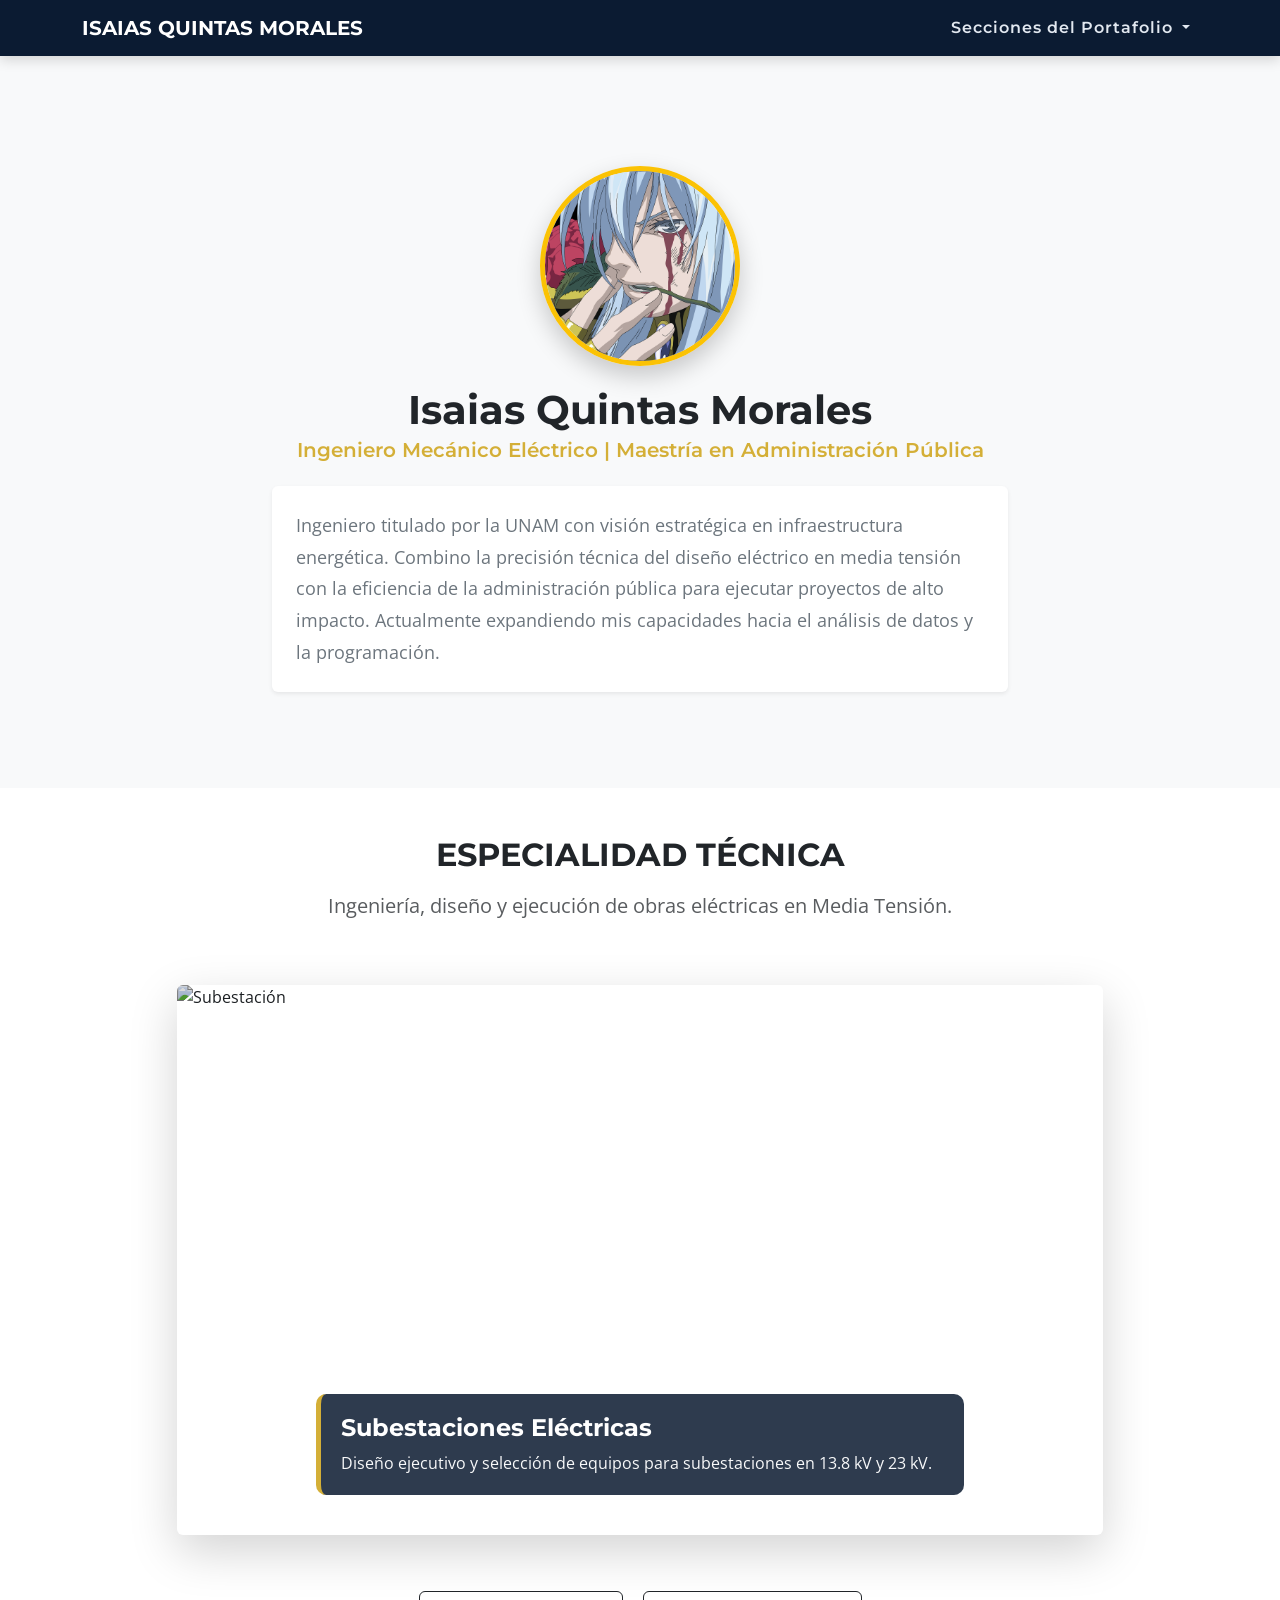
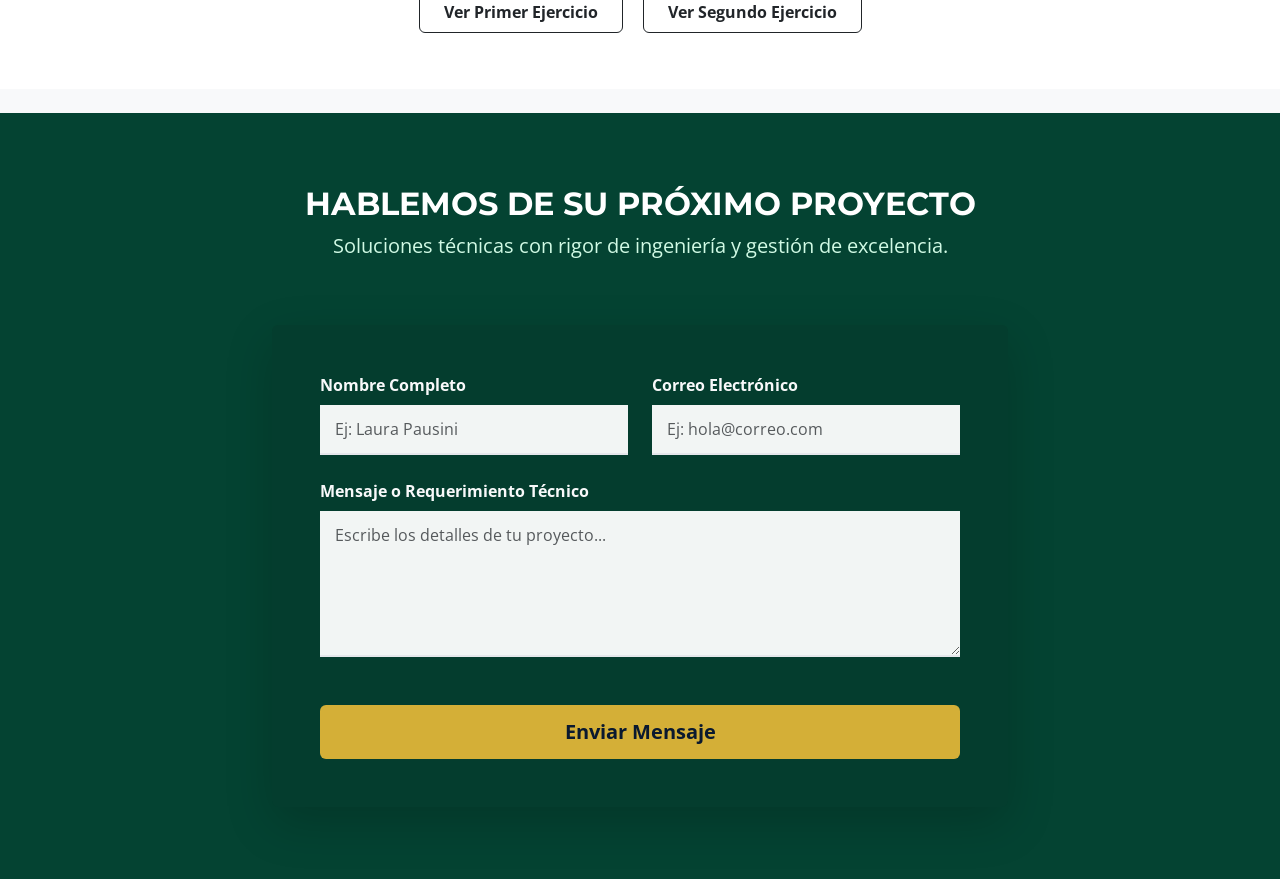
==== commit 27e4dd22: "Update index.html" ====
--- a/index.html
+++ b/index.html
@@ -103,7 +103,7 @@
     <header>
         <nav class="navbar navbar-expand-lg navbar-dark fixed-top">
             <div class="container">
-                <a class="navbar-brand fw-bold text-uppercase" href="#">Isaias Quintas</a>
+                <a class="navbar-brand fw-bold text-uppercase" href="#">Isaias Quintas Morales</a>
                 <button class="navbar-toggler" type="button" data-bs-toggle="collapse" data-bs-target="#navbarNav">
                     <span class="navbar-toggler-icon"></span>
                 </button>
@@ -137,12 +137,15 @@
                             <img src="albafica.png" alt="">
                         </div>
                         
-                        <h1 class="fw-bold text-dark mb-1" style="font-size: 2.5rem;">Isaias Quintas</h1>
-                        <h2 class="h5 mb-4" style="color: #D4AF37; font-weight: 600;">Ingeniero Mecánico Eléctrico | Maestro en Administración Pública</h2>
+                        <h1 class="fw-bold text-dark mb-1" style="font-size: 2.5rem;">Isaias Quintas Morales</h1>
+                        <h2 class="h5 mb-4" style="color: #D4AF37; font-weight: 600;">Ingeniero Mecánico Eléctrico | Maestría en Administración Pública</h2>
                         
                         <div class="card shadow-sm border-0 p-4 bg-white mt-4 text-start">
                             <p class="card-text text-secondary" style="font-size: 1.1rem; line-height: 1.8;">
-                                Ingeniero titulado por la UNAM con visión estratégica en infraestructura energética. Combino la precisión técnica del diseño eléctrico en media tensión con la eficiencia de la administración pública para ejecutar proyectos de alto impacto. Actualmente expandiendo mis capacidades hacia el análisis de datos y la programación.
+                                Ingeniero titulado por la UNAM con visión estratégica en infraestructura energética. 
+                                Combino la precisión técnica del diseño eléctrico en media tensión con la eficiencia 
+                                de la administración pública para ejecutar proyectos de alto impacto. Actualmente expandiendo 
+                                mis capacidades hacia el análisis de datos y la programación.
                             </p>
                         </div>
                     </div>
@@ -197,15 +200,15 @@
                                 <div class="carousel-item">
                                     <img src="https://picsum.photos/1000/600?random=4" class="d-block w-100" alt="Sistemas Subterráneos">
                                     <div class="carousel-caption d-none d-md-block text-start">
-                                        <h3 class="h4 fw-bold text-white">Sistemas Subterráneos</h3>
-                                        <p class="mb-0 text-light">Ingeniería de bancos de ductos, transiciones y pruebas de aislamiento.</p>
+                                        <h3 class="h4 fw-bold text-white">Sistemas de tierra</h3>
+                                        <p class="mb-0 text-light">Ingeniería de sistemas de tierra, transiciones y pruebas de aislamiento.</p>
                                     </div>
                                 </div>
                                 <div class="carousel-item">
                                     <img src="https://picsum.photos/1000/600?random=5" class="d-block w-100" alt="Transformadores">
                                     <div class="carousel-caption d-none d-md-block text-start">
                                         <h3 class="h4 fw-bold text-white">Transformadores de Potencia</h3>
-                                        <p class="mb-0 text-light">Gestión, instalación y puesta en marcha de transformadores tipo pedestal y subestación.</p>
+                                        <p class="mb-0 text-light">nstalación y puesta en marcha de transformadores tipo pedestal y subestación.</p>
                                     </div>
                                 </div>
                                 <div class="carousel-item">
@@ -250,7 +253,7 @@
                             <div class="row g-4">
                                 <div class="col-12 col-md-6">
                                     <label for="inputNombre" class="form-label fw-bold text-light">Nombre Completo</label>
-                                    <input type="text" class="form-control" id="inputNombre" placeholder="Ej: Juan Pérez" required>
+                                    <input type="text" class="form-control" id="inputNombre" placeholder="Ej: Laura Pausini" required>
                                 </div>
                                 <div class="col-12 col-md-6">
                                     <label for="inputEmail" class="form-label fw-bold text-light">Correo Electrónico</label>
@@ -275,4 +278,4 @@
     <script src="https://cdn.jsdelivr.net/npm/bootstrap@5.3.2/dist/js/bootstrap.bundle.min.js"></script>
 
 </body>
-</html>+</html>
